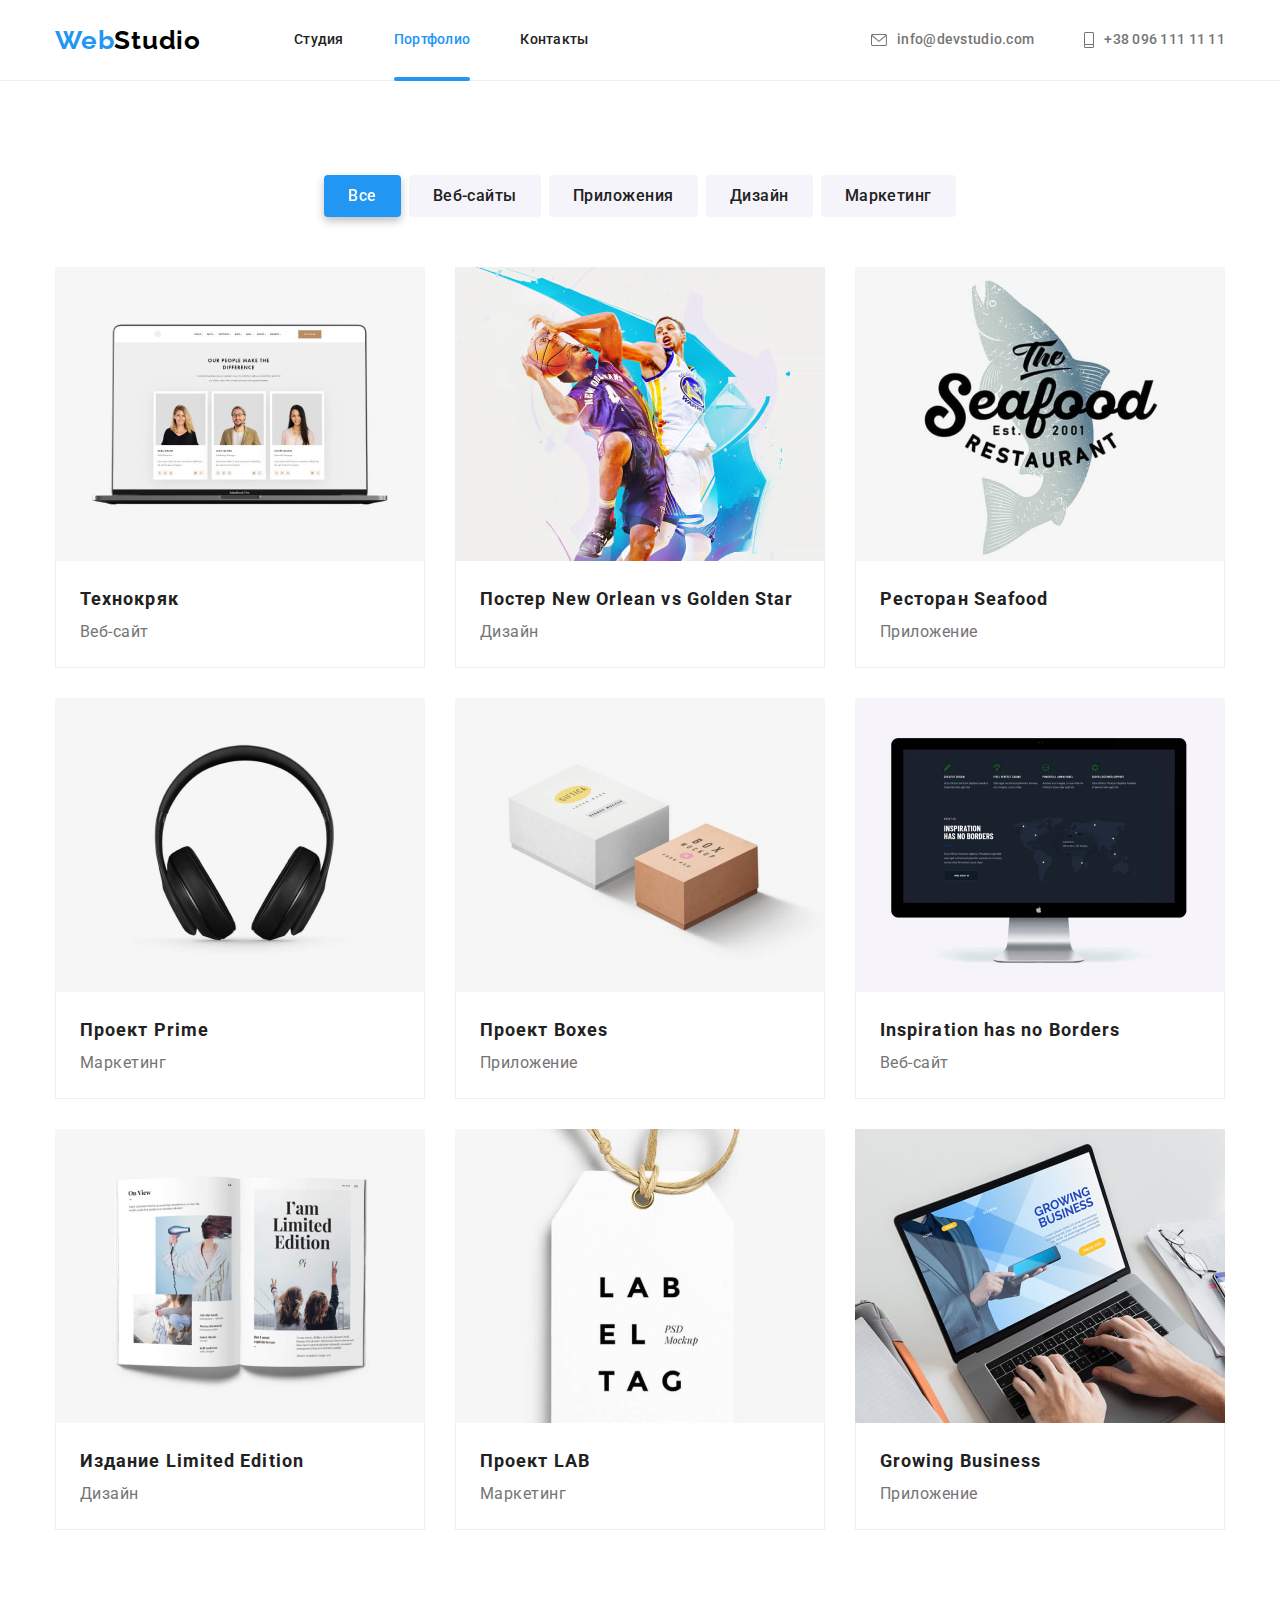
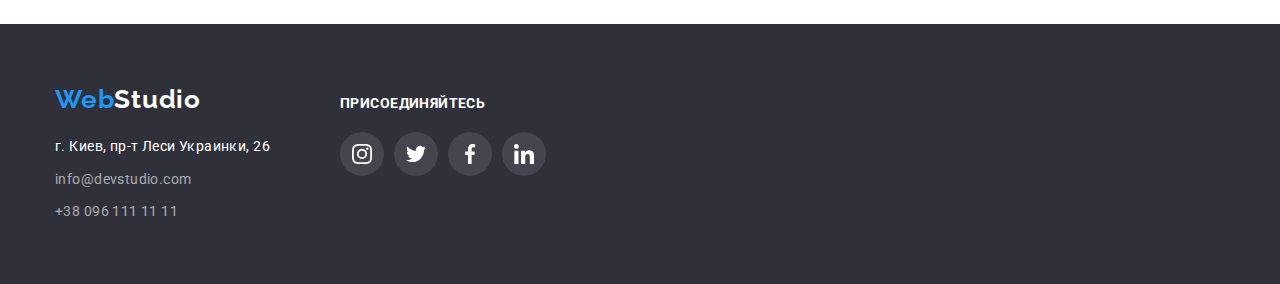
==== portfolio.html @ 6ca830d8 "hw-06 footer-form" ====
<!DOCTYPE html>
<html lang="ru">

<head>
    <meta charset="UTF-8">
    <meta http-equiv="X-UA-Compatible" content="IE=edge">
    <meta name="viewport" content="width=device-width, initial-scale=1.0">
    <title>Web Studio (Version 2.1)</title>
    <link rel="preconnect" href="https://fonts.googleapis.com">
    <link rel="preconnect" href="https://fonts.gstatic.com" crossorigin>
    <link href="https://fonts.googleapis.com/css2?family=Raleway:wght@700&family=Roboto:wght@400;500;700&display=swap"
        rel="stylesheet">
    <link rel="stylesheet" href="node_modules/modern-normalize/modern-normalize.css">
    <link rel="stylesheet" href="./css/styles.css">
</head>

<body class="page">
<header class="header">
    <div class="container header-content">
        <a class="header-logo" href="./index.html" lang="en">Web<span class="header-logo-deco">Studio</span></a>
        <nav class="header-nav">
            <ul class="header-nav-list list">
                <li class="header-nav-item"><a class="header-nav-link" href="./index.html">Студия</a>
                </li>
                <li class="header-nav-item"><a class="header-nav-link active" href="./portfolio.html">Портфолио</a>
                </li>
                <li class="header-nav-item"><a class="header-nav-link" href="">Контакты</a>
                </li>
            </ul>
        </nav>
        <ul class="header-contacts-list list">
            <li class="header-contacts-item"><a class="header-contacts-link" href="mailto:info@devstudio.com"><svg
                        class="contact-icon" width="16" height="12">
                        <use href="./images/symbol-defs.svg#icon-mail"></use>
                    </svg> info@devstudio.com</a>
            </li>
            <li class="header-contacts-item"><a class="header-contacts-link" href="tel:+380961111111"><svg
                        class="contact-icon" width="10" height="16">
                        <use href="./images/symbol-defs.svg#icon-phone"></use>
                    </svg>+38 096 111 11 11</a>
            </li>
        </ul>
    </div>
</header>
    <main>
        <section class="section portfolio">
            <div class="container">
                <h1 class="portfolio-title-hidden">Портфолио</h1>
                <ul class="portfolio-filter list">
                    <li class="portfolio-filter-item"><button class="btn portfolio-filter-btn current" type="button">Все</button></li>
                    <li class="portfolio-filter-item"><button class="btn portfolio-filter-btn" type="button">Веб-сайты</button></li>
                    <li class="portfolio-filter-item"><button class="btn portfolio-filter-btn" type="button">Приложения</button></li>
                    <li class="portfolio-filter-item"><button class="btn portfolio-filter-btn" type="button">Дизайн</button></li>
                    <li class="portfolio-filter-item"><button class="btn portfolio-filter-btn" type="button">Маркетинг</button></li>
                </ul>
                <ul class="portfolio-list list">
                    <li class="portfolio-item portfolio-card-item">
                        <a href="" class="portfolio-card-link">
                            <div class="portfolio-card-thumb">
                                <img class="portfolio-card-img" src="./images/portfolio1.jpg" alt="Веб-сайт Технокряк" width="370" height="294">
                                <p class="portfolio-card-overlay">Технокряк это современная площадка распространения коронавируса. Компании используют эту платформу для цифрового шпионажа и атак на защищённые сервера конкурентов.</p>
                            </div>
                            <div class="portfolio-card-content">
                                <h2 class="card-content-title">Технокряк</h2>
                                <p class="card-content-text">Веб-сайт</p>
                            </div>
                        </a>
                    </li>
                    <li class="portfolio-item portfolio-card-item">
                        <a href="" class="portfolio-card-link">
                            <div class="portfolio-card-thumb">
                                <img class="portfolio-card-img" src="./images/portfolio2.jpg" alt="Постер баскетбол" width="370" height="294">
                                <p class="portfolio-card-overlay">Технокряк это современная площадка распространения коронавируса. Компании используют эту платформу для цифрового шпионажа и атак на защищённые сервера конкурентов.</p>
                            </div>
                            <div class="portfolio-card-content">
                                <h2 class="card-content-title">Постер <span lang="en">New Orlean vs Golden Star</span></h2>
                                <p class="card-content-text">Дизайн</p>
                            </div>
                        </a>
                    </li>
                    <li class="portfolio-item portfolio-card-item">
                        <a href="" class="portfolio-card-link">
                            <div class="portfolio-card-thumb">
                                <img class="portfolio-card-img" src="./images/portfolio3.jpg" alt="Постер ресторана" width="370" height="294">
                                <p class="portfolio-card-overlay">Технокряк это современная площадка распространения коронавируса. Компании используют эту платформу для цифрового шпионажа и атак на защищённые сервера конкурентов.</p>
                            </div>
                            <div class="portfolio-card-content">
                                <h2 class="card-content-title">Ресторан <span lang="en">Seafood</span></h2>
                                <p class="card-content-text">Приложение</p>
                            </div>
                        </a>
                    </li>
                    <li class="portfolio-item portfolio-card-item">
                        <a href="" class="portfolio-card-link">
                            <div class="portfolio-card-thumb">
                                <img class="portfolio-card-img" src="./images/portfolio4.jpg" alt="Наушники" width="370" height="294">
                                <p class="portfolio-card-overlay">Технокряк это современная площадка распространения коронавируса. Компании используют эту платформу для цифрового шпионажа и атак на защищённые сервера конкурентов.</p>
                            </div>
                            <div class="portfolio-card-content">
                                <h2 class="card-content-title">Проект <span lang="en">Prime</span></h2>
                                <p class="card-content-text">Маркетинг</p>
                            </div>
                        </a>
                    </li>
                    <li class="portfolio-item portfolio-card-item">
                        <a href="" class="portfolio-card-link">
                            <div class="portfolio-card-thumb">
                                <img class="portfolio-card-img" src="./images/portfolio5.jpg" alt="Коробки с названиями программ" width="370" height="294">
                                <p class="portfolio-card-overlay">Технокряк это современная площадка распространения коронавируса. Компании используют эту платформу для цифрового шпионажа и атак на защищённые сервера конкурентов.</p>
                            </div>
                            <div class="portfolio-card-content">
                                <h2 class="card-content-title">Проект <span lang="en">Boxes</span></h2>
                                <p class="card-content-text">Приложение</p>
                            </div>
                        </a>
                    </li>
                    <li class="portfolio-item portfolio-card-item">
                        <a href="" class="portfolio-card-link">
                            <div class="portfolio-card-thumb">
                                <img class="portfolio-card-img" src="./images/portfolio6.jpg" alt="Экран компьютера с веб-сайтом" width="370" height="294">
                                <p class="portfolio-card-overlay">Технокряк это современная площадка распространения коронавируса. Компании используют эту платформу для цифрового шпионажа и атак на защищённые сервера конкурентов.</p>
                            </div>
                            <div class="portfolio-card-content">
                                <h2 class="card-content-title"><span lang="en">Inspiration has no Borders</span></h2>
                                <p class="card-content-text">Веб-сайт</p>
                            </div>
                        </a>
                    </li>
                    <li class="portfolio-item portfolio-card-item">
                        <a href="" class="portfolio-card-link">
                            <div class="portfolio-card-thumb">
                                <img class="portfolio-card-img" src="./images/portfolio7.jpg" alt="Книга" width="370" height="294">
                                <p class="portfolio-card-overlay">Технокряк это современная площадка распространения коронавируса. Компании используют эту платформу для цифрового шпионажа и атак на защищённые сервера конкурентов.</p>
                            </div>
                            <div class="portfolio-card-content">
                                <h2 class="card-content-title">Издание <span lang="en">Limited Edition</span></h2>
                                <p class="card-content-text">Дизайн</p>
                            </div>
                        </a>
                    </li>
                    <li class="portfolio-item portfolio-card-item">
                        <a href="" class="portfolio-card-link">
                            <div class="portfolio-card-thumb">
                                <img class="portfolio-card-img" src="./images/portfolio8.jpg" alt="Бейджик с названием проекта" width="370" height="294">
                                <p class="portfolio-card-overlay">Технокряк это современная площадка распространения коронавируса. Компании используют эту платформу для цифрового шпионажа и атак на защищённые сервера конкурентов.</p>
                            </div>
                            <div class="portfolio-card-content">
                                <h2 class="card-content-title">Проект <span lang="en">LAB</span></h2>
                                <p class="card-content-text">Маркетинг</p>
                            </div>
                        </a>
                    </li>
                    <li class="portfolio-item portfolio-card-item">
                        <a href="" class="portfolio-card-link">
                            <div class="portfolio-card-thumb">
                                <img class="portfolio-card-img" src="./images/portfolio9.jpg" alt="Экран компьютера" width="370" height="294">
                                <p class="portfolio-card-overlay">Технокряк это современная площадка распространения коронавируса. Компании используют эту платформу для цифрового шпионажа и атак на защищённые сервера конкурентов.</p>
                            </div>
                            <div class="portfolio-card-content">
                                <h2 class="card-content-title"><span lang="en">Growing Business</span></h2>
                                <p class="card-content-text">Приложение</p>
                            </div>
                        </a>
                    </li>
                </ul>
            </div>
        </section>
    </main>
    <footer class="footer">
        <div class="container footer-content">
            <div class="footer-contacts">
                <a class="footer-logo" href="./index.html" lang="en">Web<span
                        class="footer-logo-deco">Studio</span></a>
                <address class="address">
                    <ul class="footer-contacts-list list">
                        <li class="footer-item-addr"><a class="footer-link-addr" href="https://bit.ly/3FaEu3i"
                                target="_blank">г. Киев,
                                пр-т Леси Украинки, 26</a></li>
                        <li class="footer-contacts-item"><a class="footer-contacts-link"
                                href="mailto:info@devstudio.com">info@devstudio.com</a></li>
                        <li class="footer-contacts-item"><a class="footer-contacts-link" href="tel:+380961111111">+38
                                096 111 11 11</a>
                        </li>
                    </ul>
                </address>
            </div>
            <div class="footer-networks">
                <strong class="footer-networks-title">Присоединяйтесь</strong>
                <ul class="footer-networks-list list">
                    <li class="footer-networks-item"><a class="footer-networks-link" href=""><svg
                                class="footer-networks-icon" width="20" height="20">
                                <use href="./images/symbol-defs.svg#icon-instagram"></use>
                            </svg></a>
                    </li>
    
                    <li class="footer-networks-item"><a class="footer-networks-link" href=""><svg
                                class="footer-networks-icon" width="20" height="20">
                                <use href="./images/symbol-defs.svg#icon-twitter"></use>
                            </svg></a>
                    </li>
    
                    <li class="footer-networks-item"><a class="footer-networks-link" href=""><svg
                                class="footer-networks-icon" width="20" height="20">
                                <use href="./images/symbol-defs.svg#icon-facebook"></use>
                            </svg></a>
                    </li>
    
                    <li class="footer-networks-item"><a class="footer-networks-link" href=""><svg
                                class="footer-networks-icon" width="20" height="20">
                                <use href="./images/symbol-defs.svg#icon-linkedin"></use>
                            </svg></a>
                    </li>
                </ul>
            </div>
        </div>
    </footer>
</body>
</html>
---- css/styles.css ----
:root {
    --primery-text-color:#757575;
    --white-text-color:#ffffff;
    --black-text-color:#000000;
    --title-text-color:#212121;
    --accent-color:#2196f3;
    --primery-bg-color:#ffffff;
    --secondary-bg-color:#f5f4fa;
    --third-bg-color:#2F303A;
    --fourth-bg-color:#eeeeee;
    /* ---декоративная разделительная линия--- */
    --deco-line-color:#ececec;
    /* ----відступи між картками---- */
    --card-set-gap : 30px;
}

html {
    box-sizing: border-box;
}

*,
*::before,
*::after {
    box-sizing: inherit;
}

body {
    margin: 0;
    font-family: "Roboto",sans-serif;
    font-weight: 400;
    font-size: 14px;
    color: var(--primery-text-color);

    background-color: var(--primery-bg-color);
}

h1,h2,h3,h4,h5,h6 {
    margin: 0 ;
    color: var(--title-text-color);
}
p {
    margin: 0;
}
img {
    display: block;
    max-width: 100%;
    height: auto;
}


.container {
    margin: 0 auto;
    padding: 0 15px;

    width: 1200px;
    /* outline: 1px solid tomato; */
}
.section {
    margin: 0;
    padding: 94px 0 94px 0;
}
a {
    text-decoration: none;
}
.list {
    margin: 0;
    padding: 0;
    list-style-type: none;
}



.btn {
    font-family: inherit;
    font-style: normal;
    font-weight: 700;
    font-size: 16px;

    line-height: 1.87;
    letter-spacing: 0.06em;
    color: var(--white-text-color);

    border-radius: 4px;
    border-color: transparent;
    background-color: var(--accent-color);

    cursor:pointer;
}
.hero-btn {
    filter: drop-shadow(0px 4px 4px rgba(0, 0, 0, 0.25));
}

/* -------------Header------------- */

.header {
    margin: 0;
    background-color: var(--primery-bg-color);
    border-bottom: 1px solid var(--deco-line-color);
}

.header-content {
    display: flex;
    align-items: center;
}

 /* -------Logo---- - */
.header-logo {
    padding: 24px 0;
    font-family: "Raleway", sans-serif;
    font-weight: 700;
    font-size: 26px;
    line-height: 1.19;
    letter-spacing: 0.03em;
    color: var(--accent-color);
}
.header-logo-deco {
    color: var(--black-text-color);
}


/* ------Site navigation------- */
.header-nav {
    margin-left: 93px;
}
.header-nav-list {
    display: flex;
}

.header-nav-item:nth-child(n+2) {
    margin-left: 50px;
}
.header-nav-link {
    position: relative;
    display: block;
    padding: 32px 0;

    font-size: 14px;
    font-style: normal;
    font-weight: 500;
    line-height: 1.14;
    letter-spacing: 0.02em;

    color: var(--title-text-color);
    transition: color 250ms cubic-bezier(0.4, 0, 0.2, 1);
}
.header-nav-link:hover,
.header-nav-link:focus {
    color: var(--accent-color);
}
.header-nav-link.active {
    color :var(--accent-color);
}
.header-nav-link.active::after {
    position: absolute;
    bottom: -1px;
    left: 0;
    content: "";

    width: 100%;
    height: 4px;

    border-radius: 2px;
    background-color: var(--accent-color);
}


/* ---------Contacts-------- */

.header-contacts-list {
    display:flex;
    margin-left: auto;
}

.header-contacts-link {
    display: flex;
    align-items: center;
    padding: 32px 0;

    font-size: 14px;
    font-style: normal;
    font-weight: 500;
    line-height: 1.14;
    letter-spacing: 0.02em;
    color: var(--primery-text-color);

    transition: color 250ms cubic-bezier(0.4, 0, 0.2, 1);
}
.header-contacts-link:hover,
.header-contacts-link:focus,
.footer-contacts-link:hover,
.footer-contacts-link:focus,
.footer-link-addr:hover,
.footer-link-addr:focus {
    color: var(--accent-color);
}

.contact-icon {
    margin-right: 10px;
    fill: currentColor;
}

.header-contacts-item + .header-contacts-item {
    margin-left: 50px;
}


/* ---------------Footer--------------- */
.footer {
    padding: 60px 0 60px 0;
    background-color: var(--third-bg-color);
}
.footer-content {
    display: flex;
    align-items: baseline;
}

.footer-logo {
    display: inline-block;
    margin-bottom: 20px;

    font-family: "Raleway",sans-serif;
    font-weight: 700;
    font-size: 26px;

    line-height: 1.19;
    letter-spacing: 0.03em;

    color: var(--accent-color);
}
.footer-logo-deco {
    color: var(--white-text-color);
}

.footer-contacts-list li:not(:last-child) {
    margin-bottom: 9px;
}
.footer-link-addr {
    font-style: normal;
    line-height: 1.71;
    letter-spacing: 0.03em;
    color: var(--white-text-color);

    transition: 250ms cubic-bezier(0.4, 0, 0.2, 1);
}
.footer-contacts-link {
    font-style: normal;
    line-height: 1.71;
    letter-spacing: 0.03em;
    color: rgba(255, 255, 255, 0.6);

    transition: color 250ms cubic-bezier(0.4, 0, 0.2, 1);
}

.footer-networks {
    margin-left: 70px;
}
.footer-networks-title {
    display: inline-block;
    margin-bottom: 20px;

    line-height: 1.14;
    letter-spacing: 0.03em;
    text-transform: uppercase;
    color: var(--white-text-color);
}
.footer-networks-list {
    display: flex;
}
.footer-networks-item + .footer-networks-item {
    margin-left: 10px;
}
.footer-networks-link {
    display: flex;
    align-items: center;
    justify-content: center;

    margin: 0;
    width: 44px;
    height: 44px;

    border-radius: 50%;
    background-color: rgba(255, 255, 255, 0.1);

    transition: background-color 250ms cubic-bezier(0.4, 0, 0.2, 1);
}
.footer-networks-link:hover,
.footer-networks-link:focus {
    background-color: var(--accent-color);
}
.footer-networks-icon {
    fill: var(--white-text-color);
}

/* ---------------Footer form------------------ */
.footer-form-container {
    margin-left: 93px;
}
.footer-form-title {
    display: inline-block;
    margin-bottom: 20px;

    line-height: 1.14x;
    letter-spacing: 0.03em;
    text-transform: uppercase;
    color: var(--white-text-color);
}
.footer-form {
    display: flex;
}
.footer-form-field {
    width: 358px;
    height: 50px;
}
.footer-form-input {
    padding: 15px 16px;;
    width: 100%;
    height: 100%;

    background-color: transparent;

    border: 1px solid rgba(255, 255, 255, 0.3);
    filter: drop-shadow(0px 4px 4px rgba(0, 0, 0, 0.15));
    border-radius: 4px;

    font-size: 16px;
    line-height: 1.25;
    letter-spacing: 0.03em;
    color: var(--white-text-color);
}

.footer-form-btn {
    display: flex;
    align-items: center;
    justify-content: center;

    margin-left: 12px;

    min-width: 200px;
    height: 50px;
}
.footer-form-icon {
    display: block;
    margin-left: 10px;
}

/* -----------------Студия-------------- */

/* -----------Hero----------- */
.hero {
    padding-top: 200px;
    padding-bottom: 200px;
    text-align: center;

    background-color: #C4C4C4;
    margin-left: auto;
    margin-right: auto;
    max-width: 1600px;
    height: auto;

    background-image: linear-gradient(to right, rgba(47, 48, 58, 0.4), rgba(47, 48, 58, 0.4)), url("../images/hero_bg.jpg");
    background-repeat: no-repeat, no-repeat;
    background-size: cover;
    background-position: center;
}

.hero-bg {
    margin-left: auto;
    margin-right: auto;
    max-width: 1600px;
    height: auto;

    background-image: linear-gradient(to right, rgba(47, 48, 58, 0.4), rgba(47, 48, 58, 0.4)), url("../images/hero_bg.jpg");
    background-repeat: no-repeat, no-repeat;
    background-size: cover;
    background-position: center;
}
.hero-title {
    display:block;
    width: 696px;
    margin: 0 auto 30px;

    font-weight: 900;
    font-size: 44px;
    line-height: 1.36;
    letter-spacing: 0.06em;
    color: var(--white-text-color);
    text-transform: uppercase;
}
.hero-btn {
    display:block;
    margin: 0 auto;
    min-width: 200px;
    height: 50px;

    font-family: Roboto;
    font-weight: 700;
    font-size: 16px;
    line-height: 1.87;
    letter-spacing: 0.06em;

    transition: background-color 250ms cubic-bezier(0.4, 0, 0.2, 1);
}

.hero-btn:hover {
    background-color: #188ce8;
}
/* ------------Features---------- */

.features-title {
    visibility:hidden;
    width: 0;
    height: 0;
}

.features-list {
    display: flex;
    flex-wrap: wrap;

    font-size: 0;
}
.features-item {
    flex-basis: calc(100% / 4 - var(--card-set-gap));
    background-color: var(--primery-bg-color);
}
.features-item + .features-item {
    margin-left: var(--card-set-gap);
}

.features-decor {
    display: flex;
    align-items: center;
    justify-content: center;
    margin-bottom: var(--card-set-gap);

    width: 270px;
    height: 120px;

    background-color: var(--secondary-bg-color);
    border-radius: 4px;
}

.features-item-title {
    margin-bottom: 10px;

    font-size: 14px;
    font-weight: 700;
    line-height: 1.14;
    letter-spacing: 0.03em;

    text-transform: uppercase;
}
.features-item-text {
    font-size: 14px;
    line-height: 1.71;
    letter-spacing: 0.03em;
}

/* ----------About------------ */
.about {
    padding-top: 0;
}

.about-title {
    margin-bottom: 50px;
    text-align: center;

    font-weight: 700;
    font-size: 36px;
    line-height: 1.16;
    letter-spacing: 0.03em;
}
.about-list {
    display: flex;
    flex-wrap: wrap;
    margin-left: calc(-1 * var(--card-set-gap));
}
.about-item {
    position: relative;
    flex-basis: calc(100% / 3 - var(--card-set-gap));
    margin-left: var(--card-set-gap);
}
.about-item-text {
    position: absolute;
    left: 0;
    bottom: 0;

    display: flex;
    align-items: center;
    justify-content: center;

    width: 100%;
    height: 23.82%;

    font-weight: 700;
    font-size: 14px;
    line-height: 1.14;
    text-align: center;
    letter-spacing: 0.03em;
    text-transform: uppercase;
    color: #ffffff;

    background: rgba(47, 48, 58, 0.8);
}



/* -----------Our-team------------ */
.team {
    background-color: var(--secondary-bg-color);
}
.team-title {
    margin-bottom: 47px;
    text-align: center;
    font-weight: 700;
    font-size: 36px;
    line-height: 1.16;
    letter-spacing: 0.03em;
}
.team-list {
    display: flex;
    flex-wrap: wrap;
    margin-left: calc(-1 * var(--card-set-gap));
}
.team-item {
    margin-left: var(--card-set-gap);
    flex-basis: calc(100% / 4 - var(--card-set-gap));

    background-color: var(--primery-bg-color);
    box-shadow: 0px 1px 3px rgba(0, 0, 0, 0.12), 0px 1px 1px rgba(0, 0, 0, 0.14), 0px 2px 1px rgba(0, 0, 0, 0.2);
    border-radius: 0px 0px 4px 4px;
}

.team-avatar {
    display: block;
    max-width: 100%;
    height: auto;
}
.team-text {
    padding: var(--card-set-gap) 32px;
    text-align: center;
}
.team-name {
    margin-bottom: 10px;

    font-weight: 500;
    font-size: 16px;
    line-height: 1.18;
    letter-spacing: 0.03em;
}
.team-position {
    margin-bottom: 16px;
    font-size: 16px;
    line-height: 1.18;
    letter-spacing: 0.03em;

    text-align: center;
}
.team-networks-list {
    display: flex;
    align-items: center;
    justify-content: center;
}
.team-networks-item {
    width: 44px;
    height: 44px;
    border-radius: 50%;
}
.team-networks-item + .team-networks-item {
    margin-left: 10px;
}
.team-networks-link {
    display: flex;
    align-items: center;
    justify-content: center;

    width: 44px;
    height: 44px;

    border-radius: 50%;
    color: #afb1b8;

    transition: background-color 250ms cubic-bezier(0.4, 0, 0.2, 1), color 250ms cubic-bezier(0.4, 0, 0.2, 1);
}
.team-networks-link:hover,
.team-networks-link:focus {
    background-color: var(--accent-color);
    color: var(--white-text-color);
}
.networks-icon {
    fill:currentColor;
}

/* --------------Our clients-------------- */

.our-clients-title {
    margin-bottom: 50px;

    font-size: 36px;
    line-height: 1.16;
    text-align: center;
    letter-spacing: 0.03em;
    color: var(--title-text-color);
}
.our-clients-list {
    display: flex;
    align-items: center;
    justify-content: center;
}
.our-clients-item + .our-clients-item {
    margin-left: var(--card-set-gap);
}
.our-clients-link {
    display: flex;
    align-items: center;
    justify-content: center;

    width: 170px;
    height: 92px;

    color: rgba(175, 177, 184, 1);

    border: 1px solid rgba(175, 177, 184, 1);
    border-radius: 4px;

    transition: border-color 250ms cubic-bezier(0.4, 0, 0.2, 1), color 250ms cubic-bezier(0.4, 0, 0.2, 1);
}
.our-clients-icon {
    fill: currentColor;
}
.our-clients-link:hover,
.our-clients-link:focus {
    color: var(--accent-color);
    border-color: var(--accent-color);
}

/* ------------Portfolio----------- */
.portfolio {
    padding-top:94px;
}
.portfolio-title-hidden {
    width: 0;
    height: 0;
    visibility: hidden;
}
.portfolio-filter {
    display: flex;
    justify-content: center;
    margin-bottom: 50px;
}
.portfolio-filter-item + .portfolio-filter-item {
    margin-left: 8px;
}
.portfolio-filter-btn {
    padding: 6px 22px;

    font-style: normal;
    font-weight: 500;
    font-size: 16px;
    line-height: 1.62;
    letter-spacing: 0.03em;

    color: var(--title-text-color);
    background-color: var(--secondary-bg-color);

    transition:background-color 250ms cubic-bezier(0.4, 0, 0.2, 1), color 250ms cubic-bezier(0.4, 0, 0.2, 1), drop-shadow 250ms cubic-bezier(0.4, 0, 0.2, 1);
}
.current,
.portfolio-filter-btn:hover,
.portfolio-filter-btn:focus {
    color: var(--white-text-color);
    background-color: var(--accent-color);
    filter: drop-shadow(0px 4px 4px rgba(0, 0, 0, 0.25));

}

.portfolio-list {
    display: flex;
    flex-wrap: wrap;
    margin: -15px;
}
.portfolio-item {
    margin: 15px;
    flex-basis: calc(100% / 3 - var(--card-set-gap));
}
.portfolio-card-link {
    display: block;
    width: 100%;
    height: 100%;

    transition: box-shadow 250ms cubic-bezier(0.4, 0, 0.2, 1);
}
.portfolio-card-link:hover,
.portfolio-card-link:focus {
    box-shadow: 0px 1px 1px rgba(0, 0, 0, 0.12), 0px 4px 4px rgba(0, 0, 0, 0.06), 1px 4px 6px rgba(0, 0, 0, 0.16);
}
.portfolio-card-link:hover .portfolio-card-overlay,
.portfolio-card-link:focus .portfolio-card-overlay {
transform: translateY(0);
}
 .portfolio-card-item {
    background-color: var(--primery-bg-color);
 }

 .portfolio-card-thumb {
     position: relative;
     overflow: hidden;
 }

.portfolio-card-img {
    display: block;
    max-width: 370px;
    height: auto;
}
.portfolio-card-overlay {
    position: absolute;
    left: 0;
    top: 0;

    width: 100%;
    height: 100%;
    padding: 63px 24px;

    font-size: 18px;
    line-height: 1.56;
    letter-spacing: 0.03em;
    color: var(--white-text-color);

    background: rgba(33, 150, 243, 0.9);

    transform: translateY(101%);
    transition: transform 250ms cubic-bezier(0.4, 0, 0.2, 1);
}
.portfolio-card-content {
    margin: 0;
    padding: 20px 24px;
    border-right: 1px solid var(--fourth-bg-color);
    border-bottom: 1px solid var(--fourth-bg-color);
    border-left: 1px solid var(--fourth-bg-color);
}
.card-content-title {
    font-weight: 700;
    font-size: 18px;
    line-height: 2;
    letter-spacing: 0.06em;
}
.card-content-text {
    font-size: 16px;

    line-height: 1.87;
    letter-spacing: 0.03em;

    color: var(--primery-text-color);
}

/* -------------Modal window------------- */
.backdrop {
    position: fixed;
    top: 0;
    left: 0;
    width: 100%;
    height: 100%;

    background: rgba(0, 0, 0, 0.2);
    opacity: 1;
    transition: opacity 250ms cubic-bezier(0.4, 0, 0.2, 1);
}
.backdrop.is-hidden {
    opacity: 0;
    pointer-events: none;
}
.backdrop.is-hidden .modal {
    transform: translate(-50%,-50%) scale(1.1);
}
.modal {
    position: absolute;
    top: 50%;
    left: 50%;
    transform: translate(-50%,-50%);

    padding: 15px;

    min-width: 528px;
    min-height: 581px;

    background-color: var(--primery-bg-color);

    transform: translate(-50%,-50%) scale(1);
    transition: transform 250ms cubic-bezier(0.4, 0, 0.2, 1);
}
.modal-close-btn {
    position: absolute;
    top: 8px;
    right: 8px;

    display: flex;
    align-items: center;
    justify-content: center;

    width: 30px;
    height: 30px;

    padding: 0;

    border-radius: 50%;
    border: 1px solid  rgba(0, 0, 0, 0.1);
    background-color: var(--primery-bg-color);

    cursor: pointer;
}
.modal-icon {
    width: 18px;
    height: 18px;
}
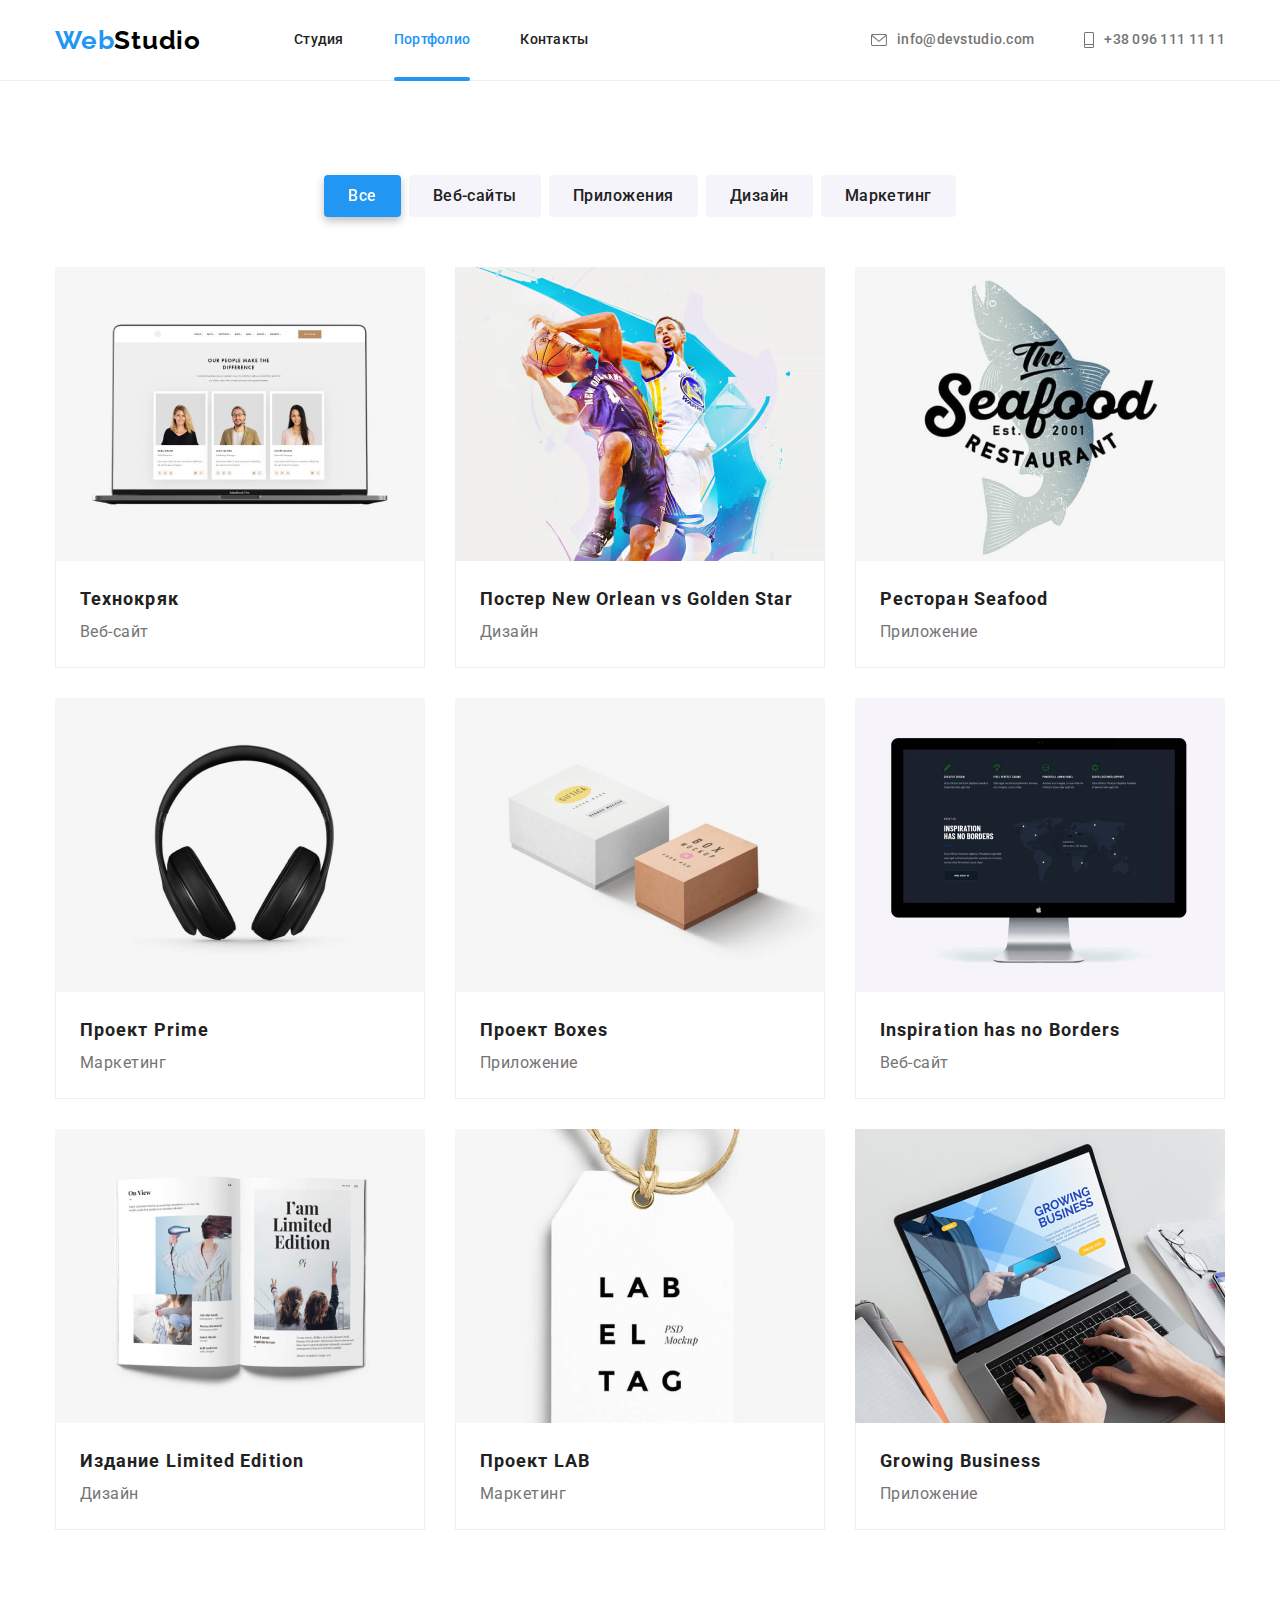
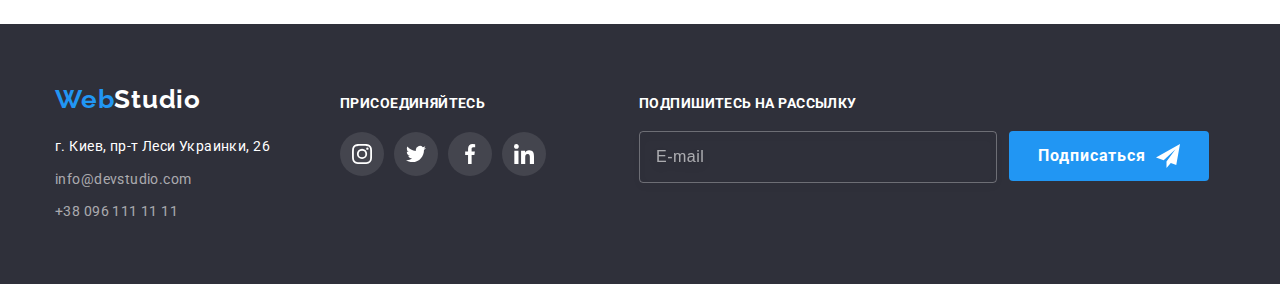
==== commit 92ba2f5d: "hw-06 половина" ====
--- a/portfolio.html
+++ b/portfolio.html
@@ -45,7 +45,7 @@
     <main>
         <section class="section portfolio">
             <div class="container">
-                <h1 class="portfolio-title-hidden">Портфолио</h1>
+                <h1 class="portfolio-title visually-hidden">Портфолио</h1>
                 <ul class="portfolio-filter list">
                     <li class="portfolio-filter-item"><button class="btn portfolio-filter-btn current" type="button">Все</button></li>
                     <li class="portfolio-filter-item"><button class="btn portfolio-filter-btn" type="button">Веб-сайты</button></li>
@@ -212,6 +212,21 @@
                     </li>
                 </ul>
             </div>
+            <div class="footer-form-container">
+                <strong class="footer-form-title">Подпишитесь на рассылку</strong>
+                <form class="footer-form" autocomplete="off" method="post" action=javascript:void(0);>
+                    <div class="footer-form-field">
+                        <input type="email" name="mail" id="mail" placeholder="E-mail" />
+                    </div>
+                    <button class="footer-form-btn btn">
+                        <span class="footer-form-btn-txt">Подписаться</span>
+                        <span><svg class="footer-form-icon" width="24" height="24">
+                                <use href="./images/symbol-defs.svg#icon-send"></use>
+                            </svg>
+                        </span>
+                    </button>
+                </form>
+            </div>
         </div>
     </footer>
 </body>
--- a/css/styles.css
+++ b/css/styles.css
@@ -59,13 +59,26 @@
     margin: 0;
     padding: 94px 0 94px 0;
 }
-a {
+a:not(.modal-check-contract){
     text-decoration: none;
 }
 .list {
     margin: 0;
     padding: 0;
     list-style-type: none;
+}
+
+.visually-hidden {
+  position: absolute;
+  white-space: nowrap;
+  width: 1px;
+  height: 1px;
+  overflow: hidden;
+  border: 0;
+  padding: 0;
+  clip: rect(0 0 0 0);
+  clip-path: inset(50%);
+  margin: -1px;
 }
 
 
@@ -309,12 +322,10 @@
 }
 .footer-form-field {
     width: 358px;
-    height: 50px;
-}
-.footer-form-input {
+}
+.footer-form-field input {
     padding: 15px 16px;;
     width: 100%;
-    height: 100%;
 
     background-color: transparent;
 
@@ -326,6 +337,13 @@
     line-height: 1.25;
     letter-spacing: 0.03em;
     color: var(--white-text-color);
+}
+.footer-form-field input::placeholder {
+    font-size: 16px;
+    line-height: 1.25;
+    letter-spacing: 0.03em;
+
+    color: rgba(255, 255, 255, 0.6);
 }
 
 .footer-form-btn {
@@ -406,11 +424,6 @@
 }
 /* ------------Features---------- */
 
-.features-title {
-    visibility:hidden;
-    width: 0;
-    height: 0;
-}
 
 .features-list {
     display: flex;
@@ -637,11 +650,7 @@
 .portfolio {
     padding-top:94px;
 }
-.portfolio-title-hidden {
-    width: 0;
-    height: 0;
-    visibility: hidden;
-}
+
 .portfolio-filter {
     display: flex;
     justify-content: center;
@@ -764,10 +773,10 @@
     opacity: 1;
     transition: opacity 250ms cubic-bezier(0.4, 0, 0.2, 1);
 }
-.backdrop.is-hidden {
+/* .backdrop.is-hidden {
     opacity: 0;
     pointer-events: none;
-}
+} */
 .backdrop.is-hidden .modal {
     transform: translate(-50%,-50%) scale(1.1);
 }
@@ -777,7 +786,7 @@
     left: 50%;
     transform: translate(-50%,-50%);
 
-    padding: 15px;
+    padding: 40px;
 
     min-width: 528px;
     min-height: 581px;
@@ -788,14 +797,14 @@
     transition: transform 250ms cubic-bezier(0.4, 0, 0.2, 1);
 }
 .modal-close-btn {
+    display: flex;
+    align-items: center;
+    justify-content: center;
+
     position: absolute;
     top: 8px;
     right: 8px;
 
-    display: flex;
-    align-items: center;
-    justify-content: center;
-
     width: 30px;
     height: 30px;
 
@@ -812,5 +821,77 @@
     height: 18px;
 }
 
-
-
+.modal-form-container {
+    width: 448px;
+}
+
+.modal-form-title {
+    font-weight: 700;
+    font-size: 20px;
+    line-height: 1.15;
+    letter-spacing: 0.03em;
+
+    color: var(--title-text-color);
+}
+
+.modal-form-field {
+    position: relative;
+    display: flex;
+    flex-direction: column;
+}
+
+.modal-form-label {
+    width: 100%;
+    margin-bottom: 4px;
+}
+.modal-form-input {
+    position: relative;
+    padding: 11px 12px;
+    padding-left: 42px;
+}
+.modal-form-icon {
+    position: absolute;
+    left: 12px;
+    top: 50%;
+    transform: translateY(-50%);
+}
+
+.modal-form-textarea {
+    resize: none;
+    width: 100%;
+    height: 120px;
+    margin-bottom: 21px;
+}
+
+.modal-form-checkbox {
+    position: relative;
+    width: 100%;
+    height: auto;
+
+    margin-bottom: 30px;
+}
+
+.modal-checkbox-label {
+    display: flex;
+    align-items: center;
+}
+.modal-form-checkbox .modal-check-icon {
+    position: absolute;
+    left: 12px;
+
+    border: 2px solid var(--title-text-color);
+}
+.modal-checkbox-text {
+    margin-left: 36px;
+}
+.modal-checkbox-label:checked {
+
+}
+.modal-checkbox-contract {
+    display: block;
+    margin-left: 7px;
+}
+
+
+
+
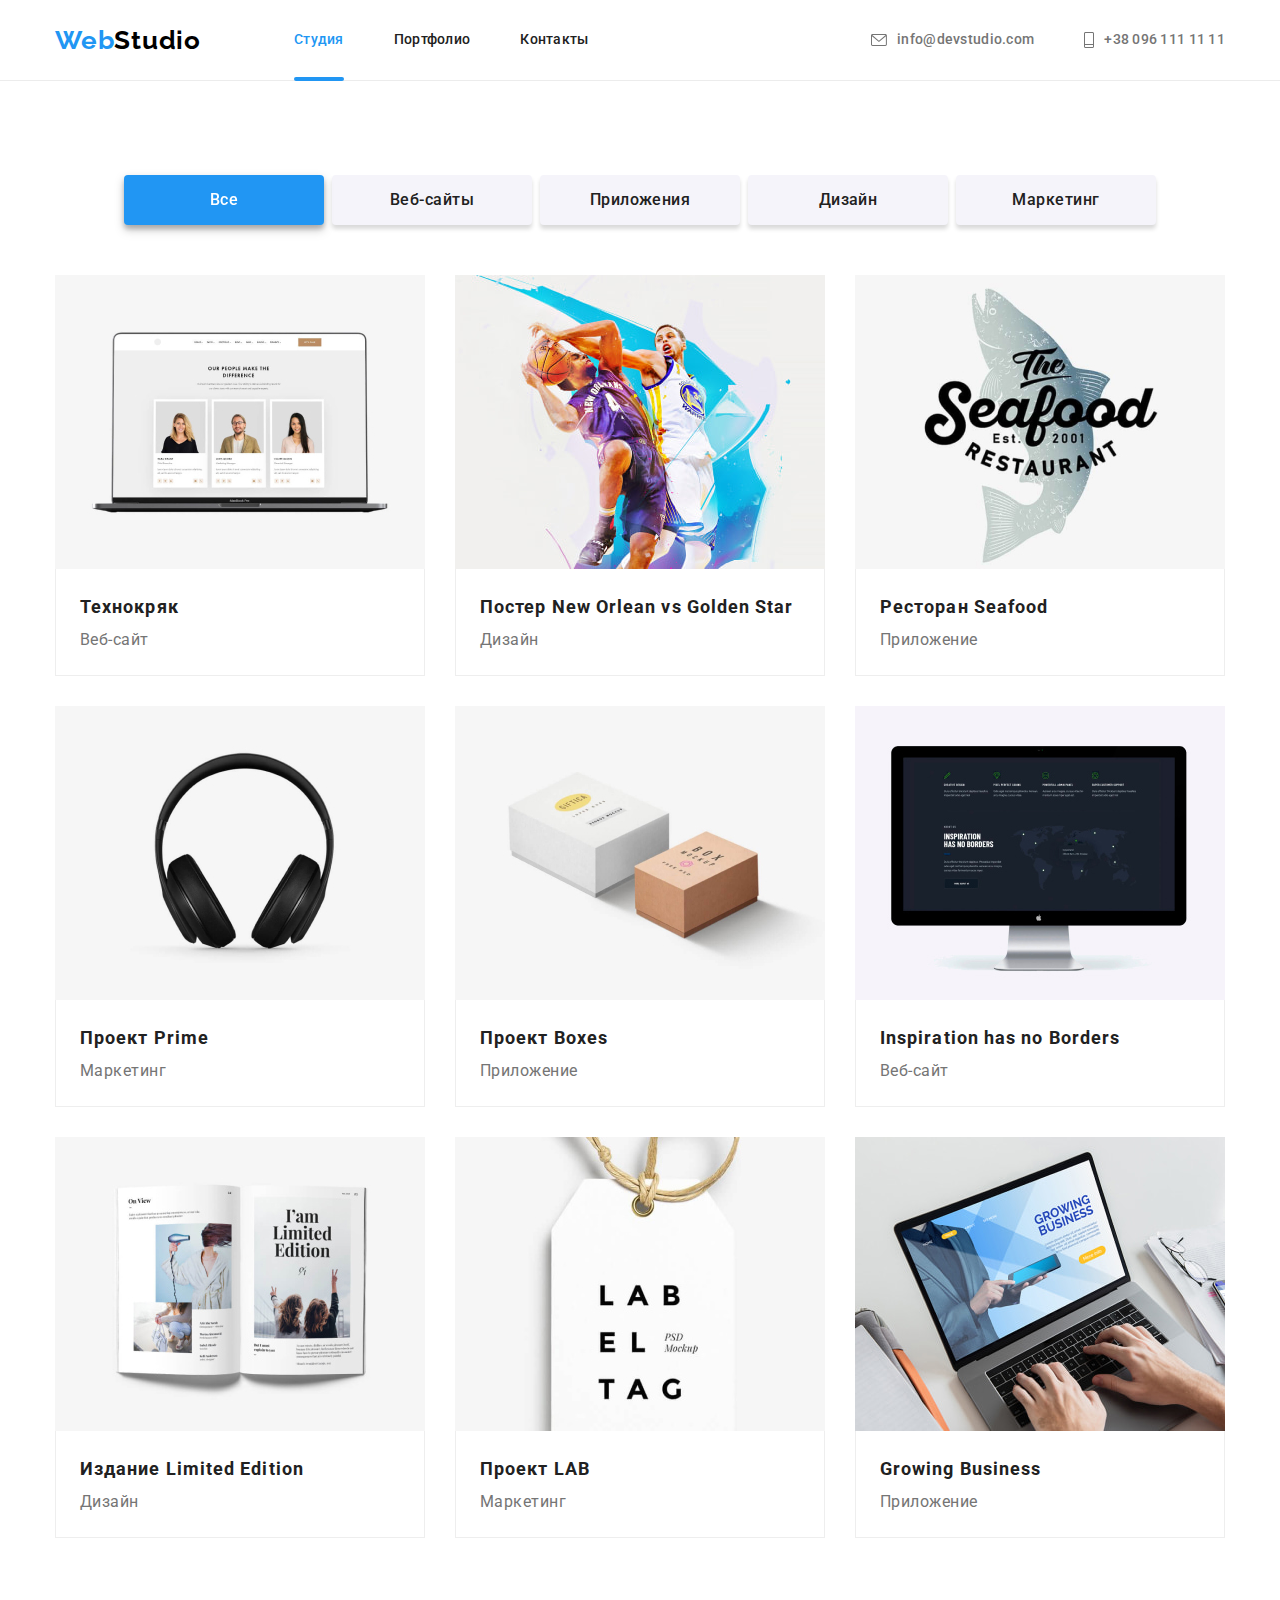
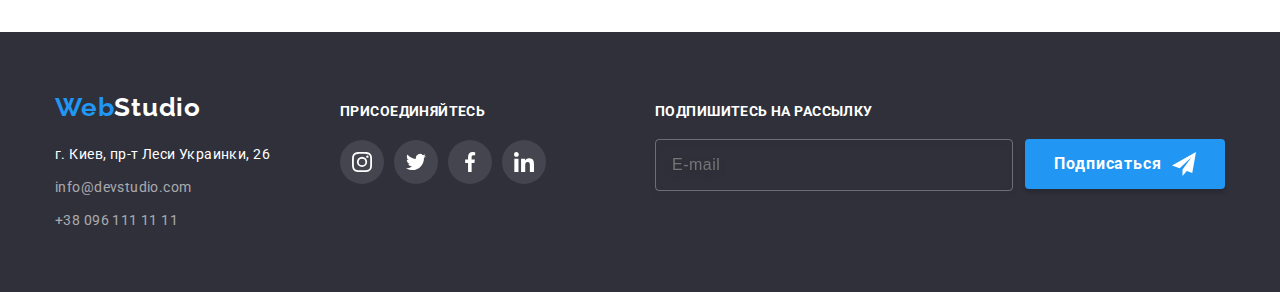
==== commit 4426bc56: "hw-06 bem" ====
--- a/portfolio.html
+++ b/portfolio.html
@@ -15,33 +15,33 @@
 </head>
 
 <body class="page">
-<header class="header">
-    <div class="container header-content">
-        <a class="header-logo" href="./index.html" lang="en">Web<span class="header-logo-deco">Studio</span></a>
-        <nav class="header-nav">
-            <ul class="header-nav-list list">
-                <li class="header-nav-item"><a class="header-nav-link" href="./index.html">Студия</a>
+    <header class="header">
+        <div class="container header__container">
+            <a class="logo" href="./index.html" lang="en">Web<span class="logo--deco">Studio</span></a>
+            <nav class="navigation">
+                <ul class="nav__list list">
+                    <li class="nav__item"><a class="nav__link link active" href="./index.html">Студия</a>
+                    </li>
+                    <li class="nav__item"><a class="nav__link  link" href="./portfolio.html">Портфолио</a>
+                    </li>
+                    <li class="nav__item"><a class="nav__link  link" href="">Контакты</a>
+                    </li>
+                </ul>
+            </nav>
+            <ul class="contacts__list list">
+                <li class="contacts__item"><a class="contacts__link " href="mailto:info@devstudio.com"><svg
+                            class="contacts__icon" width="16" height="12">
+                            <use href="./images/symbol-defs.svg#icon-mail"></use>
+                        </svg> info@devstudio.com</a>
                 </li>
-                <li class="header-nav-item"><a class="header-nav-link active" href="./portfolio.html">Портфолио</a>
-                </li>
-                <li class="header-nav-item"><a class="header-nav-link" href="">Контакты</a>
+                <li class="contacts__item"><a class="contacts__link " href="tel:+380961111111"><svg class="contacts__icon"
+                            width="10" height="16">
+                            <use href="./images/symbol-defs.svg#icon-phone"></use>
+                        </svg>+38 096 111 11 11</a>
                 </li>
             </ul>
-        </nav>
-        <ul class="header-contacts-list list">
-            <li class="header-contacts-item"><a class="header-contacts-link" href="mailto:info@devstudio.com"><svg
-                        class="contact-icon" width="16" height="12">
-                        <use href="./images/symbol-defs.svg#icon-mail"></use>
-                    </svg> info@devstudio.com</a>
-            </li>
-            <li class="header-contacts-item"><a class="header-contacts-link" href="tel:+380961111111"><svg
-                        class="contact-icon" width="10" height="16">
-                        <use href="./images/symbol-defs.svg#icon-phone"></use>
-                    </svg>+38 096 111 11 11</a>
-            </li>
-        </ul>
-    </div>
-</header>
+        </div>
+    </header>
     <main>
         <section class="section portfolio">
             <div class="container">
@@ -167,63 +167,73 @@
         </section>
     </main>
     <footer class="footer">
-        <div class="container footer-content">
-            <div class="footer-contacts">
-                <a class="footer-logo" href="./index.html" lang="en">Web<span
-                        class="footer-logo-deco">Studio</span></a>
+        <div class="container footer__content">
+            <div class="footer__contacts">
+                <a class="logo footer-logo link" href="./index.html" lang="en">Web<span
+                        class="footer-logo--deco">Studio</span></a>
                 <address class="address">
-                    <ul class="footer-contacts-list list">
-                        <li class="footer-item-addr"><a class="footer-link-addr" href="https://bit.ly/3FaEu3i"
+                    <ul class="address__list list">
+                        <li class="footer__item"><a class="address__link--addr link" href="https://bit.ly/3FaEu3i"
                                 target="_blank">г. Киев,
                                 пр-т Леси Украинки, 26</a></li>
-                        <li class="footer-contacts-item"><a class="footer-contacts-link"
+                        <li class="address__item"><a class="address__link link"
                                 href="mailto:info@devstudio.com">info@devstudio.com</a></li>
-                        <li class="footer-contacts-item"><a class="footer-contacts-link" href="tel:+380961111111">+38
-                                096 111 11 11</a>
+                        <li class="address__item"><a class="address__link link" href="tel:+380961111111">+38 096 111 11
+                                11</a>
                         </li>
                     </ul>
                 </address>
             </div>
             <div class="footer-networks">
-                <strong class="footer-networks-title">Присоединяйтесь</strong>
-                <ul class="footer-networks-list list">
-                    <li class="footer-networks-item"><a class="footer-networks-link" href=""><svg
-                                class="footer-networks-icon" width="20" height="20">
-                                <use href="./images/symbol-defs.svg#icon-instagram"></use>
-                            </svg></a>
+                <strong class="footer-networks__title">Присоединяйтесь</strong>
+                <ul class="networcs__list list">
+                    <li class="networcs__item">
+                        <a class="networcs__link" href="">
+                            <svg class="footer-networks__icon" width="20" height="20">
+                                <use href="./images/symbol-defs.svg#icon-instagram">
+                                </use>
+                            </svg>
+                        </a>
                     </li>
     
-                    <li class="footer-networks-item"><a class="footer-networks-link" href=""><svg
-                                class="footer-networks-icon" width="20" height="20">
-                                <use href="./images/symbol-defs.svg#icon-twitter"></use>
-                            </svg></a>
+                    <li class="networcs__item">
+                        <a class="networcs__link" href="">
+                            <svg class="footer-networks__icon" width="20" height="20">
+                                <use href="./images/symbol-defs.svg#icon-twitter">
+                                </use>
+                            </svg>
+                        </a>
                     </li>
     
-                    <li class="footer-networks-item"><a class="footer-networks-link" href=""><svg
-                                class="footer-networks-icon" width="20" height="20">
-                                <use href="./images/symbol-defs.svg#icon-facebook"></use>
-                            </svg></a>
+                    <li class="networcs__item">
+                        <a class="networcs__link" href="">
+                            <svg class="footer-networks__icon" width="20" height="20">
+                                <use href="./images/symbol-defs.svg#icon-facebook">
+                                </use>
+                            </svg>
+                        </a>
                     </li>
     
-                    <li class="footer-networks-item"><a class="footer-networks-link" href=""><svg
-                                class="footer-networks-icon" width="20" height="20">
-                                <use href="./images/symbol-defs.svg#icon-linkedin"></use>
-                            </svg></a>
-                    </li>
-                </ul>
-            </div>
-            <div class="footer-form-container">
-                <strong class="footer-form-title">Подпишитесь на рассылку</strong>
+                    <li class="networcs__item">
+                        <a class="networcs__link" href="">
+                            <svg class="footer-networks__icon" width="20" height="20">
+                                <use href="./images/symbol-defs.svg#icon-linkedin">
+                                </use>
+                            </svg>
+                        </a>
+                    </li>
+                </ul>
+            </div>
+            <div class="footer-form__container">
+                <strong class="footer-form__title">Подпишитесь на рассылку</strong>
                 <form class="footer-form" autocomplete="off" method="post" action=javascript:void(0);>
-                    <div class="footer-form-field">
-                        <input type="email" name="mail" id="mail" placeholder="E-mail" />
-                    </div>
-                    <button class="footer-form-btn btn">
-                        <span class="footer-form-btn-txt">Подписаться</span>
-                        <span><svg class="footer-form-icon" width="24" height="24">
-                                <use href="./images/symbol-defs.svg#icon-send"></use>
-                            </svg>
-                        </span>
+                    <input class="footer-form__input" type="email" name="mail" id="mail" placeholder="E-mail" />
+                    <button class="btn btn-submit footer-button" type="submit">
+                        Подписаться
+                        <svg class="footer-button__icon" width="24" height="24">
+                            <use href="./images/symbol-defs.svg#icon-send">
+                            </use>
+                        </svg>
                     </button>
                 </form>
             </div>
--- a/css/styles.css
+++ b/css/styles.css
@@ -53,13 +53,12 @@
     padding: 0 15px;
 
     width: 1200px;
-    /* outline: 1px solid tomato; */
 }
 .section {
     margin: 0;
     padding: 94px 0 94px 0;
 }
-a:not(.modal-check-contract){
+a:not(.modal-checkbox-contract){
     text-decoration: none;
 }
 .list {
@@ -84,6 +83,16 @@
 
 
 .btn {
+    display: flex;
+    align-items: center;
+    justify-content: center;
+
+    margin-left: auto;
+    margin-right: auto;
+
+    min-width: 200px;
+    height: 50px;
+
     font-family: inherit;
     font-style: normal;
     font-weight: 700;
@@ -96,11 +105,26 @@
     border-radius: 4px;
     border-color: transparent;
     background-color: var(--accent-color);
+    box-shadow: 0px 4px 4px rgba(0, 0, 0, 0.15);
 
     cursor:pointer;
-}
+
+    transition: background-color 250ms cubic-bezier(0.4, 0, 0.2, 1);
+}
+.btn:hover,
+.btn:focus {
+    background-color: #188ce8;
+}
+
 .hero-btn {
     filter: drop-shadow(0px 4px 4px rgba(0, 0, 0, 0.25));
+}
+.footer-button {
+    margin-left: 12px;
+}
+.footer-button__icon {
+    display: block;
+    margin-left: 10px;
 }
 
 /* -------------Header------------- */
@@ -111,14 +135,16 @@
     border-bottom: 1px solid var(--deco-line-color);
 }
 
-.header-content {
+.header__container {
     display: flex;
     align-items: center;
 }
 
  /* -------Logo---- - */
-.header-logo {
+.logo {
+    display: inline-block;
     padding: 24px 0;
+
     font-family: "Raleway", sans-serif;
     font-weight: 700;
     font-size: 26px;
@@ -126,23 +152,31 @@
     letter-spacing: 0.03em;
     color: var(--accent-color);
 }
-.header-logo-deco {
+.logo--deco {
     color: var(--black-text-color);
 }
 
+.footer-logo {
+    display: inline-block;
+    padding: 0;
+    margin-bottom: 20px;
+}
+.footer-logo--deco {
+    color: var(--white-text-color);
+}
 
 /* ------Site navigation------- */
-.header-nav {
+.navigation {
     margin-left: 93px;
 }
-.header-nav-list {
-    display: flex;
-}
-
-.header-nav-item:nth-child(n+2) {
+.nav__list {
+    display: flex;
+}
+
+.nav__item:nth-child(n+2) {
     margin-left: 50px;
 }
-.header-nav-link {
+.nav__link {
     position: relative;
     display: block;
     padding: 32px 0;
@@ -156,14 +190,14 @@
     color: var(--title-text-color);
     transition: color 250ms cubic-bezier(0.4, 0, 0.2, 1);
 }
-.header-nav-link:hover,
-.header-nav-link:focus {
+.nav__link:hover,
+.nav__link:focus {
     color: var(--accent-color);
 }
-.header-nav-link.active {
+.active {
     color :var(--accent-color);
 }
-.header-nav-link.active::after {
+.nav__link.active::after {
     position: absolute;
     bottom: -1px;
     left: 0;
@@ -179,12 +213,12 @@
 
 /* ---------Contacts-------- */
 
-.header-contacts-list {
+.contacts__list {
     display:flex;
     margin-left: auto;
 }
 
-.header-contacts-link {
+.contacts__link {
     display: flex;
     align-items: center;
     padding: 32px 0;
@@ -198,21 +232,21 @@
 
     transition: color 250ms cubic-bezier(0.4, 0, 0.2, 1);
 }
-.header-contacts-link:hover,
-.header-contacts-link:focus,
-.footer-contacts-link:hover,
-.footer-contacts-link:focus,
-.footer-link-addr:hover,
-.footer-link-addr:focus {
+.contacts__link:hover,
+.contacts__link:focus,
+.address__link:hover,
+.address__link:focus,
+.address__link--addr:hover,
+.address__link--addr:focus {
     color: var(--accent-color);
 }
 
-.contact-icon {
+.contacts__icon {
     margin-right: 10px;
     fill: currentColor;
 }
 
-.header-contacts-item + .header-contacts-item {
+.contacts__item + .contacts__item {
     margin-left: 50px;
 }
 
@@ -222,67 +256,86 @@
     padding: 60px 0 60px 0;
     background-color: var(--third-bg-color);
 }
-.footer-content {
+.footer__content {
     display: flex;
     align-items: baseline;
 }
 
-.footer-logo {
+.address__list li:not(:last-child) {
+    margin-bottom: 9px;
+}
+.address__link--addr {
+    font-style: normal;
+    line-height: 1.71;
+    letter-spacing: 0.03em;
+    color: var(--white-text-color);
+
+    transition: 250ms cubic-bezier(0.4, 0, 0.2, 1);
+}
+.address__link {
+    font-style: normal;
+    line-height: 1.71;
+    letter-spacing: 0.03em;
+    color: rgba(255, 255, 255, 0.6);
+
+    transition: color 250ms cubic-bezier(0.4, 0, 0.2, 1);
+}
+
+
+/* ---------------Footer form------------------ */
+.footer-form__container {
+    margin-left: auto;
+}
+
+.footer-form {
+    display: flex;
+}
+.footer-form__title {
     display: inline-block;
     margin-bottom: 20px;
 
-    font-family: "Raleway",sans-serif;
-    font-weight: 700;
-    font-size: 26px;
-
-    line-height: 1.19;
-    letter-spacing: 0.03em;
-
-    color: var(--accent-color);
-}
-.footer-logo-deco {
-    color: var(--white-text-color);
-}
-
-.footer-contacts-list li:not(:last-child) {
-    margin-bottom: 9px;
-}
-.footer-link-addr {
-    font-style: normal;
-    line-height: 1.71;
-    letter-spacing: 0.03em;
-    color: var(--white-text-color);
-
-    transition: 250ms cubic-bezier(0.4, 0, 0.2, 1);
-}
-.footer-contacts-link {
-    font-style: normal;
-    line-height: 1.71;
-    letter-spacing: 0.03em;
+    line-height: 1.14x;
+    letter-spacing: 0.03em;
+    text-transform: uppercase;
+    color: var(--white-text-color);
+}
+.footer-form__input {
+    width: 358px;
+    padding: 15px 16px;;
+
+    background-color: transparent;
+
+    border: 1px solid rgba(255, 255, 255, 0.3);
+    filter: drop-shadow(0px 4px 4px rgba(0, 0, 0, 0.15));
+    border-radius: 4px;
+
+    font-size: 16px;
+    line-height: 1.25;
+    letter-spacing: 0.03em;
+    color: var(--white-text-color);
+}
+.footer-form__field input::placeholder {
+    font-size: 16px;
+    line-height: 1.25;
+    letter-spacing: 0.03em;
+
     color: rgba(255, 255, 255, 0.6);
-
-    transition: color 250ms cubic-bezier(0.4, 0, 0.2, 1);
-}
-
-.footer-networks {
-    margin-left: 70px;
-}
-.footer-networks-title {
-    display: inline-block;
-    margin-bottom: 20px;
-
-    line-height: 1.14;
-    letter-spacing: 0.03em;
-    text-transform: uppercase;
-    color: var(--white-text-color);
-}
-.footer-networks-list {
-    display: flex;
-}
-.footer-networks-item + .footer-networks-item {
+}
+
+
+/* ---------------networcs__list------------------ */
+
+.networcs__list {
+    display: flex;
+    align-items: center;
+    justify-content: center;
+}
+
+.networcs__item + .networcs__item {
     margin-left: 10px;
 }
-.footer-networks-link {
+
+.networcs__link {
     display: flex;
     align-items: center;
     justify-content: center;
@@ -293,73 +346,43 @@
 
     border-radius: 50%;
     background-color: rgba(255, 255, 255, 0.1);
-
-    transition: background-color 250ms cubic-bezier(0.4, 0, 0.2, 1);
-}
-.footer-networks-link:hover,
-.footer-networks-link:focus {
+    color: var(--white-text-color);
+
+    transition: background-color 250ms cubic-bezier(0.4, 0, 0.2, 1), color 250ms cubic-bezier(0.4, 0, 0.2, 1);
+}
+.networcs__link:hover,
+.networcs__link:focus {
     background-color: var(--accent-color);
 }
-.footer-networks-icon {
-    fill: var(--white-text-color);
-}
-
-/* ---------------Footer form------------------ */
-.footer-form-container {
-    margin-left: 93px;
-}
-.footer-form-title {
+
+.team-networcs__link {
+       color: #afb1b8;
+}
+.team-networcs__icon {
+    fill: currentColor;
+}
+
+.team-networcs__link:hover,
+.team-networcs__link:focus {
+    color: var(--white-text-color);
+}
+
+.footer-networks {
+    margin-left: 70px;
+}
+.footer-networks__title {
     display: inline-block;
     margin-bottom: 20px;
 
-    line-height: 1.14x;
+    line-height: 1.14;
     letter-spacing: 0.03em;
     text-transform: uppercase;
     color: var(--white-text-color);
 }
-.footer-form {
-    display: flex;
-}
-.footer-form-field {
-    width: 358px;
-}
-.footer-form-field input {
-    padding: 15px 16px;;
-    width: 100%;
-
-    background-color: transparent;
-
-    border: 1px solid rgba(255, 255, 255, 0.3);
-    filter: drop-shadow(0px 4px 4px rgba(0, 0, 0, 0.15));
-    border-radius: 4px;
-
-    font-size: 16px;
-    line-height: 1.25;
-    letter-spacing: 0.03em;
-    color: var(--white-text-color);
-}
-.footer-form-field input::placeholder {
-    font-size: 16px;
-    line-height: 1.25;
-    letter-spacing: 0.03em;
-
-    color: rgba(255, 255, 255, 0.6);
-}
-
-.footer-form-btn {
-    display: flex;
-    align-items: center;
-    justify-content: center;
-
-    margin-left: 12px;
-
-    min-width: 200px;
-    height: 50px;
-}
-.footer-form-icon {
-    display: block;
-    margin-left: 10px;
-}
+.footer-networks__icon {
+    fill: currentColor;
+}
+
 
 /* -----------------Студия-------------- */
 
@@ -381,7 +404,7 @@
     background-position: center;
 }
 
-.hero-bg {
+.hero__bg {
     margin-left: auto;
     margin-right: auto;
     max-width: 1600px;
@@ -392,7 +415,7 @@
     background-size: cover;
     background-position: center;
 }
-.hero-title {
+.hero__title {
     display:block;
     width: 696px;
     margin: 0 auto 30px;
@@ -404,42 +427,25 @@
     color: var(--white-text-color);
     text-transform: uppercase;
 }
-.hero-btn {
-    display:block;
-    margin: 0 auto;
-    min-width: 200px;
-    height: 50px;
-
-    font-family: Roboto;
-    font-weight: 700;
-    font-size: 16px;
-    line-height: 1.87;
-    letter-spacing: 0.06em;
-
-    transition: background-color 250ms cubic-bezier(0.4, 0, 0.2, 1);
-}
-
-.hero-btn:hover {
-    background-color: #188ce8;
-}
+
+
 /* ------------Features---------- */
 
-
-.features-list {
+.features__list {
     display: flex;
     flex-wrap: wrap;
 
     font-size: 0;
 }
-.features-item {
+.features__item {
     flex-basis: calc(100% / 4 - var(--card-set-gap));
     background-color: var(--primery-bg-color);
 }
-.features-item + .features-item {
+.features__item + .features__item {
     margin-left: var(--card-set-gap);
 }
 
-.features-decor {
+.features__decor {
     display: flex;
     align-items: center;
     justify-content: center;
@@ -452,7 +458,7 @@
     border-radius: 4px;
 }
 
-.features-item-title {
+.features__title {
     margin-bottom: 10px;
 
     font-size: 14px;
@@ -462,7 +468,7 @@
 
     text-transform: uppercase;
 }
-.features-item-text {
+.features__text {
     font-size: 14px;
     line-height: 1.71;
     letter-spacing: 0.03em;
@@ -473,7 +479,7 @@
     padding-top: 0;
 }
 
-.about-title {
+.about__title {
     margin-bottom: 50px;
     text-align: center;
 
@@ -482,17 +488,17 @@
     line-height: 1.16;
     letter-spacing: 0.03em;
 }
-.about-list {
+.about__list {
     display: flex;
     flex-wrap: wrap;
     margin-left: calc(-1 * var(--card-set-gap));
 }
-.about-item {
+.about__item {
     position: relative;
     flex-basis: calc(100% / 3 - var(--card-set-gap));
     margin-left: var(--card-set-gap);
 }
-.about-item-text {
+.about__text {
     position: absolute;
     left: 0;
     bottom: 0;
@@ -517,11 +523,11 @@
 
 
 
-/* -----------Our-team------------ */
+/* -----------team------------ */
 .team {
     background-color: var(--secondary-bg-color);
 }
-.team-title {
+.team__title {
     margin-bottom: 47px;
     text-align: center;
     font-weight: 700;
@@ -529,12 +535,12 @@
     line-height: 1.16;
     letter-spacing: 0.03em;
 }
-.team-list {
+.team__list {
     display: flex;
     flex-wrap: wrap;
     margin-left: calc(-1 * var(--card-set-gap));
 }
-.team-item {
+.team__item {
     margin-left: var(--card-set-gap);
     flex-basis: calc(100% / 4 - var(--card-set-gap));
 
@@ -543,16 +549,16 @@
     border-radius: 0px 0px 4px 4px;
 }
 
-.team-avatar {
+.team__avatar {
     display: block;
     max-width: 100%;
     height: auto;
 }
-.team-text {
+.team__text {
     padding: var(--card-set-gap) 32px;
     text-align: center;
 }
-.team-name {
+.name {
     margin-bottom: 10px;
 
     font-weight: 500;
@@ -560,7 +566,7 @@
     line-height: 1.18;
     letter-spacing: 0.03em;
 }
-.team-position {
+.position {
     margin-bottom: 16px;
     font-size: 16px;
     line-height: 1.18;
@@ -568,44 +574,11 @@
 
     text-align: center;
 }
-.team-networks-list {
-    display: flex;
-    align-items: center;
-    justify-content: center;
-}
-.team-networks-item {
-    width: 44px;
-    height: 44px;
-    border-radius: 50%;
-}
-.team-networks-item + .team-networks-item {
-    margin-left: 10px;
-}
-.team-networks-link {
-    display: flex;
-    align-items: center;
-    justify-content: center;
-
-    width: 44px;
-    height: 44px;
-
-    border-radius: 50%;
-    color: #afb1b8;
-
-    transition: background-color 250ms cubic-bezier(0.4, 0, 0.2, 1), color 250ms cubic-bezier(0.4, 0, 0.2, 1);
-}
-.team-networks-link:hover,
-.team-networks-link:focus {
-    background-color: var(--accent-color);
-    color: var(--white-text-color);
-}
-.networks-icon {
-    fill:currentColor;
-}
+
 
 /* --------------Our clients-------------- */
 
-.our-clients-title {
+.clients__title {
     margin-bottom: 50px;
 
     font-size: 36px;
@@ -614,15 +587,15 @@
     letter-spacing: 0.03em;
     color: var(--title-text-color);
 }
-.our-clients-list {
+.clients__list {
     display: flex;
     align-items: center;
     justify-content: center;
 }
-.our-clients-item + .our-clients-item {
+.clients__item + .clients__item {
     margin-left: var(--card-set-gap);
 }
-.our-clients-link {
+.clients__link {
     display: flex;
     align-items: center;
     justify-content: center;
@@ -637,11 +610,11 @@
 
     transition: border-color 250ms cubic-bezier(0.4, 0, 0.2, 1), color 250ms cubic-bezier(0.4, 0, 0.2, 1);
 }
-.our-clients-icon {
+.clients__icon {
     fill: currentColor;
 }
-.our-clients-link:hover,
-.our-clients-link:focus {
+.clients__link:hover,
+.clients__link:focus {
     color: var(--accent-color);
     border-color: var(--accent-color);
 }
@@ -773,10 +746,11 @@
     opacity: 1;
     transition: opacity 250ms cubic-bezier(0.4, 0, 0.2, 1);
 }
-/* .backdrop.is-hidden {
+
+.backdrop.is-hidden {
     opacity: 0;
     pointer-events: none;
-} */
+}
 .backdrop.is-hidden .modal {
     transform: translate(-50%,-50%) scale(1.1);
 }
@@ -797,14 +771,14 @@
     transition: transform 250ms cubic-bezier(0.4, 0, 0.2, 1);
 }
 .modal-close-btn {
-    display: flex;
-    align-items: center;
-    justify-content: center;
-
     position: absolute;
     top: 8px;
     right: 8px;
 
+    display: flex;
+    align-items: center;
+    justify-content: center;
+
     width: 30px;
     height: 30px;
 
@@ -816,9 +790,15 @@
 
     cursor: pointer;
 }
+.modal-close-btn:hover > svg,
+.modal-close-btn:focus > svg {
+    fill: var(--accent-color);
+}
+
 .modal-icon {
     width: 18px;
     height: 18px;
+    transition: fill 250ms cubic-bezier(0.4, 0, 0.2, 1);
 }
 
 .modal-form-container {
@@ -838,60 +818,106 @@
     position: relative;
     display: flex;
     flex-direction: column;
+
+    margin-bottom: 10px;
 }
 
 .modal-form-label {
+    display: block;
     width: 100%;
     margin-bottom: 4px;
+
+    font-size: 12px;
+    line-height: 1.16;
+    letter-spacing: 0.01em;
+    color: #757575;
 }
 .modal-form-input {
     position: relative;
     padding: 11px 12px;
     padding-left: 42px;
+
+    border: 1px solid rgba(33, 33, 33, 0.2);
+    border-radius: 4px;
+
+    transition: border 250ms cubic-bezier(0.4, 0, 0.2, 1);
 }
 .modal-form-icon {
     position: absolute;
     left: 12px;
     top: 50%;
     transform: translateY(-50%);
-}
+
+    transition: fill 250ms cubic-bezier(0.4, 0, 0.2, 1);
+}
+.modal-form-input:hover,
+.modal-form-input:focus {
+    border: 1px solid var(--accent-color);
+    outline: none;
+}
+.modal-form-input:hover + svg,
+.modal-form-input:focus + svg {
+    fill: var(--accent-color);
+}
+
 
 .modal-form-textarea {
     resize: none;
     width: 100%;
     height: 120px;
     margin-bottom: 21px;
+    padding: 15px;
 }
 
 .modal-form-checkbox {
     position: relative;
+    display: flex;
+    align-items: center;
+    
     width: 100%;
-    height: auto;
-
     margin-bottom: 30px;
 }
 
 .modal-checkbox-label {
     display: flex;
     align-items: center;
-}
-.modal-form-checkbox .modal-check-icon {
+    padding-left: 35px;
+}
+.modal-check-icon {
     position: absolute;
     left: 12px;
 
     border: 2px solid var(--title-text-color);
-}
-.modal-checkbox-text {
-    margin-left: 36px;
-}
-.modal-checkbox-label:checked {
-
+
+    transition: background-color 250ms cubic-bezier(0.4, 0, 0.2, 1), border-color 250ms cubic-bezier(0.4, 0, 0.2, 1);
+}
+
+.modal-form-checkbox {
+    cursor: pointer;
+}
+.modal-checkbox-input:checked + .modal-check-icon {
+    background-color: var(--accent-color);
+    border-color: transparent;
+    border-radius: 2px;
+}
+.modal-checkbox-input:hover + .modal-check-icon,
+.modal-checkbox-input:focus + .modal-check-icon {
+    border-color: var(--accent-color);
 }
 .modal-checkbox-contract {
     display: block;
     margin-left: 7px;
-}
-
-
-
-
+
+    transition: color 250ms cubic-bezier(0.4, 0, 0.2, 1);
+}
+.modal-checkbox-contract:hover,
+.modal-checkbox-contract:focus {
+    color: var(--accent-color);
+}
+
+
+
+
+
+
+
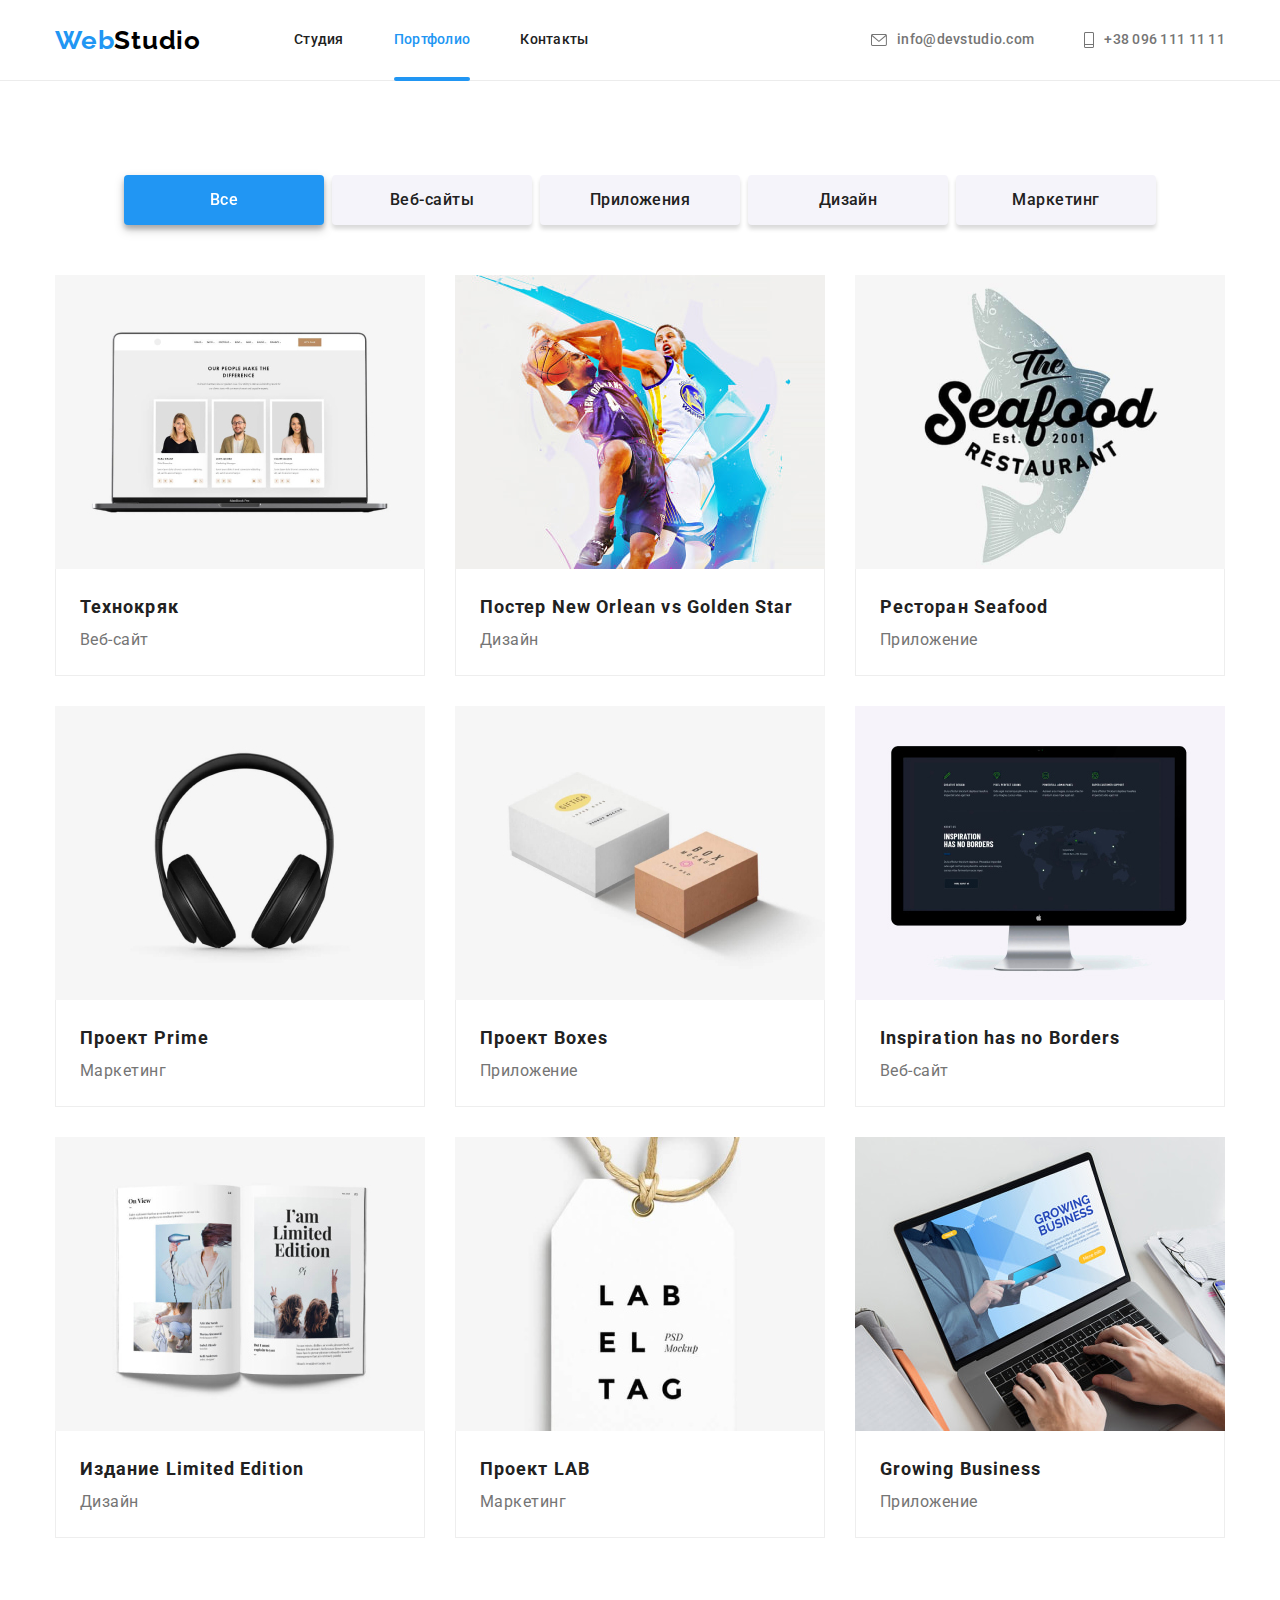
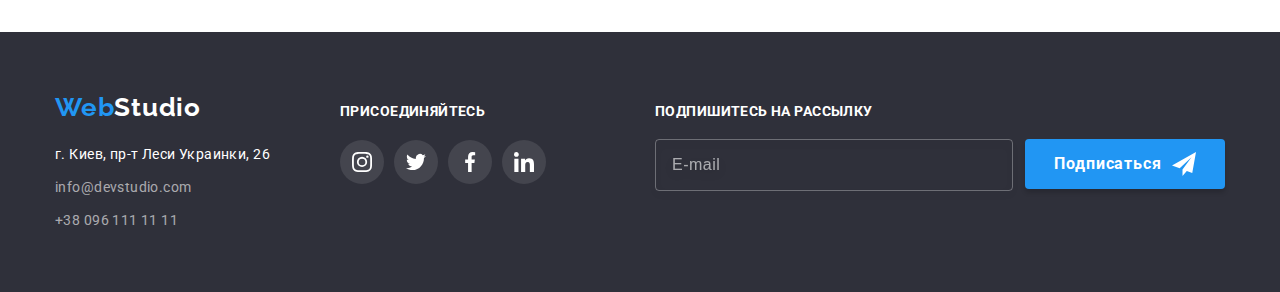
==== commit c29eb4a8: "hw-06 виправлена + БЕМ неймінг" ====
--- a/portfolio.html
+++ b/portfolio.html
@@ -20,9 +20,9 @@
             <a class="logo" href="./index.html" lang="en">Web<span class="logo--deco">Studio</span></a>
             <nav class="navigation">
                 <ul class="nav__list list">
-                    <li class="nav__item"><a class="nav__link link active" href="./index.html">Студия</a>
-                    </li>
-                    <li class="nav__item"><a class="nav__link  link" href="./portfolio.html">Портфолио</a>
+                    <li class="nav__item"><a class="nav__link link" href="./index.html">Студия</a>
+                    </li>
+                    <li class="nav__item"><a class="nav__link  link active" href="./portfolio.html">Портфолио</a>
                     </li>
                     <li class="nav__item"><a class="nav__link  link" href="">Контакты</a>
                     </li>
@@ -45,120 +45,120 @@
     <main>
         <section class="section portfolio">
             <div class="container">
-                <h1 class="portfolio-title visually-hidden">Портфолио</h1>
-                <ul class="portfolio-filter list">
-                    <li class="portfolio-filter-item"><button class="btn portfolio-filter-btn current" type="button">Все</button></li>
-                    <li class="portfolio-filter-item"><button class="btn portfolio-filter-btn" type="button">Веб-сайты</button></li>
-                    <li class="portfolio-filter-item"><button class="btn portfolio-filter-btn" type="button">Приложения</button></li>
-                    <li class="portfolio-filter-item"><button class="btn portfolio-filter-btn" type="button">Дизайн</button></li>
-                    <li class="portfolio-filter-item"><button class="btn portfolio-filter-btn" type="button">Маркетинг</button></li>
-                </ul>
-                <ul class="portfolio-list list">
-                    <li class="portfolio-item portfolio-card-item">
-                        <a href="" class="portfolio-card-link">
-                            <div class="portfolio-card-thumb">
-                                <img class="portfolio-card-img" src="./images/portfolio1.jpg" alt="Веб-сайт Технокряк" width="370" height="294">
-                                <p class="portfolio-card-overlay">Технокряк это современная площадка распространения коронавируса. Компании используют эту платформу для цифрового шпионажа и атак на защищённые сервера конкурентов.</p>
-                            </div>
-                            <div class="portfolio-card-content">
-                                <h2 class="card-content-title">Технокряк</h2>
-                                <p class="card-content-text">Веб-сайт</p>
-                            </div>
-                        </a>
-                    </li>
-                    <li class="portfolio-item portfolio-card-item">
-                        <a href="" class="portfolio-card-link">
-                            <div class="portfolio-card-thumb">
-                                <img class="portfolio-card-img" src="./images/portfolio2.jpg" alt="Постер баскетбол" width="370" height="294">
-                                <p class="portfolio-card-overlay">Технокряк это современная площадка распространения коронавируса. Компании используют эту платформу для цифрового шпионажа и атак на защищённые сервера конкурентов.</p>
-                            </div>
-                            <div class="portfolio-card-content">
-                                <h2 class="card-content-title">Постер <span lang="en">New Orlean vs Golden Star</span></h2>
-                                <p class="card-content-text">Дизайн</p>
-                            </div>
-                        </a>
-                    </li>
-                    <li class="portfolio-item portfolio-card-item">
-                        <a href="" class="portfolio-card-link">
-                            <div class="portfolio-card-thumb">
-                                <img class="portfolio-card-img" src="./images/portfolio3.jpg" alt="Постер ресторана" width="370" height="294">
-                                <p class="portfolio-card-overlay">Технокряк это современная площадка распространения коронавируса. Компании используют эту платформу для цифрового шпионажа и атак на защищённые сервера конкурентов.</p>
-                            </div>
-                            <div class="portfolio-card-content">
-                                <h2 class="card-content-title">Ресторан <span lang="en">Seafood</span></h2>
-                                <p class="card-content-text">Приложение</p>
-                            </div>
-                        </a>
-                    </li>
-                    <li class="portfolio-item portfolio-card-item">
-                        <a href="" class="portfolio-card-link">
-                            <div class="portfolio-card-thumb">
-                                <img class="portfolio-card-img" src="./images/portfolio4.jpg" alt="Наушники" width="370" height="294">
-                                <p class="portfolio-card-overlay">Технокряк это современная площадка распространения коронавируса. Компании используют эту платформу для цифрового шпионажа и атак на защищённые сервера конкурентов.</p>
-                            </div>
-                            <div class="portfolio-card-content">
-                                <h2 class="card-content-title">Проект <span lang="en">Prime</span></h2>
-                                <p class="card-content-text">Маркетинг</p>
-                            </div>
-                        </a>
-                    </li>
-                    <li class="portfolio-item portfolio-card-item">
-                        <a href="" class="portfolio-card-link">
-                            <div class="portfolio-card-thumb">
-                                <img class="portfolio-card-img" src="./images/portfolio5.jpg" alt="Коробки с названиями программ" width="370" height="294">
-                                <p class="portfolio-card-overlay">Технокряк это современная площадка распространения коронавируса. Компании используют эту платформу для цифрового шпионажа и атак на защищённые сервера конкурентов.</p>
-                            </div>
-                            <div class="portfolio-card-content">
-                                <h2 class="card-content-title">Проект <span lang="en">Boxes</span></h2>
-                                <p class="card-content-text">Приложение</p>
-                            </div>
-                        </a>
-                    </li>
-                    <li class="portfolio-item portfolio-card-item">
-                        <a href="" class="portfolio-card-link">
-                            <div class="portfolio-card-thumb">
-                                <img class="portfolio-card-img" src="./images/portfolio6.jpg" alt="Экран компьютера с веб-сайтом" width="370" height="294">
-                                <p class="portfolio-card-overlay">Технокряк это современная площадка распространения коронавируса. Компании используют эту платформу для цифрового шпионажа и атак на защищённые сервера конкурентов.</p>
-                            </div>
-                            <div class="portfolio-card-content">
-                                <h2 class="card-content-title"><span lang="en">Inspiration has no Borders</span></h2>
-                                <p class="card-content-text">Веб-сайт</p>
-                            </div>
-                        </a>
-                    </li>
-                    <li class="portfolio-item portfolio-card-item">
-                        <a href="" class="portfolio-card-link">
-                            <div class="portfolio-card-thumb">
-                                <img class="portfolio-card-img" src="./images/portfolio7.jpg" alt="Книга" width="370" height="294">
-                                <p class="portfolio-card-overlay">Технокряк это современная площадка распространения коронавируса. Компании используют эту платформу для цифрового шпионажа и атак на защищённые сервера конкурентов.</p>
-                            </div>
-                            <div class="portfolio-card-content">
-                                <h2 class="card-content-title">Издание <span lang="en">Limited Edition</span></h2>
-                                <p class="card-content-text">Дизайн</p>
-                            </div>
-                        </a>
-                    </li>
-                    <li class="portfolio-item portfolio-card-item">
-                        <a href="" class="portfolio-card-link">
-                            <div class="portfolio-card-thumb">
-                                <img class="portfolio-card-img" src="./images/portfolio8.jpg" alt="Бейджик с названием проекта" width="370" height="294">
-                                <p class="portfolio-card-overlay">Технокряк это современная площадка распространения коронавируса. Компании используют эту платформу для цифрового шпионажа и атак на защищённые сервера конкурентов.</p>
-                            </div>
-                            <div class="portfolio-card-content">
-                                <h2 class="card-content-title">Проект <span lang="en">LAB</span></h2>
-                                <p class="card-content-text">Маркетинг</p>
-                            </div>
-                        </a>
-                    </li>
-                    <li class="portfolio-item portfolio-card-item">
-                        <a href="" class="portfolio-card-link">
-                            <div class="portfolio-card-thumb">
-                                <img class="portfolio-card-img" src="./images/portfolio9.jpg" alt="Экран компьютера" width="370" height="294">
-                                <p class="portfolio-card-overlay">Технокряк это современная площадка распространения коронавируса. Компании используют эту платформу для цифрового шпионажа и атак на защищённые сервера конкурентов.</p>
-                            </div>
-                            <div class="portfolio-card-content">
-                                <h2 class="card-content-title"><span lang="en">Growing Business</span></h2>
-                                <p class="card-content-text">Приложение</p>
+                <h1 class="visually-hidden">Портфолио</h1>
+                <ul class="portfolio__filter list">
+                    <li class="filter__item"><button class="btn btn__filter current" type="button">Все</button></li>
+                    <li class="filter__item"><button class="btn btn__filter" type="button">Веб-сайты</button></li>
+                    <li class="filter__item"><button class="btn btn__filter" type="button">Приложения</button></li>
+                    <li class="filter__item"><button class="btn btn__filter" type="button">Дизайн</button></li>
+                    <li class="filter__item"><button class="btn btn__filter" type="button">Маркетинг</button></li>
+                </ul>
+                <ul class="portfolio__list list">
+                    <li class="portfolio__item portfolio-card__item">
+                        <a href="" class="portfolio-card__link">
+                            <div class="portfolio-card__thumb">
+                                <img class="portfolio-card__img" src="./images/portfolio1.jpg" alt="Веб-сайт Технокряк" width="370" height="294">
+                                <p class="portfolio-card__overlay">Технокряк это современная площадка распространения коронавируса. Компании используют эту платформу для цифрового шпионажа и атак на защищённые сервера конкурентов.</p>
+                            </div>
+                            <div class="portfolio-card__content">
+                                <h2 class="portfolio-card__title">Технокряк</h2>
+                                <p class="portfolio-card__text">Веб-сайт</p>
+                            </div>
+                        </a>
+                    </li>
+                    <li class="portfolio__item portfolio-card__item">
+                        <a href="" class="portfolio-card__link">
+                            <div class="portfolio-card__thumb">
+                                <img class="portfolio-card__img" src="./images/portfolio2.jpg" alt="Постер баскетбол" width="370" height="294">
+                                <p class="portfolio-card__overlay">Технокряк это современная площадка распространения коронавируса. Компании используют эту платформу для цифрового шпионажа и атак на защищённые сервера конкурентов.</p>
+                            </div>
+                            <div class="portfolio-card__content">
+                                <h2 class="portfolio-card__title">Постер <span lang="en">New Orlean vs Golden Star</span></h2>
+                                <p class="portfolio-card__text">Дизайн</p>
+                            </div>
+                        </a>
+                    </li>
+                    <li class="portfolio__item portfolio-card__item">
+                        <a href="" class="portfolio-card__link">
+                            <div class="portfolio-card__thumb">
+                                <img class="portfolio-card__img" src="./images/portfolio3.jpg" alt="Постер ресторана" width="370" height="294">
+                                <p class="portfolio-card__overlay">Технокряк это современная площадка распространения коронавируса. Компании используют эту платформу для цифрового шпионажа и атак на защищённые сервера конкурентов.</p>
+                            </div>
+                            <div class="portfolio-card__content">
+                                <h2 class="portfolio-card__title">Ресторан <span lang="en">Seafood</span></h2>
+                                <p class="portfolio-card__text">Приложение</p>
+                            </div>
+                        </a>
+                    </li>
+                    <li class="portfolio__item portfolio-card__item">
+                        <a href="" class="portfolio-card__link">
+                            <div class="portfolio-card__thumb">
+                                <img class="portfolio-card__img" src="./images/portfolio4.jpg" alt="Наушники" width="370" height="294">
+                                <p class="portfolio-card__overlay">Технокряк это современная площадка распространения коронавируса. Компании используют эту платформу для цифрового шпионажа и атак на защищённые сервера конкурентов.</p>
+                            </div>
+                            <div class="portfolio-card__content">
+                                <h2 class="portfolio-card__title">Проект <span lang="en">Prime</span></h2>
+                                <p class="portfolio-card__text">Маркетинг</p>
+                            </div>
+                        </a>
+                    </li>
+                    <li class="portfolio__item portfolio-card__item">
+                        <a href="" class="portfolio-card__link">
+                            <div class="portfolio-card__thumb">
+                                <img class="portfolio-card__img" src="./images/portfolio5.jpg" alt="Коробки с названиями программ" width="370" height="294">
+                                <p class="portfolio-card__overlay">Технокряк это современная площадка распространения коронавируса. Компании используют эту платформу для цифрового шпионажа и атак на защищённые сервера конкурентов.</p>
+                            </div>
+                            <div class="portfolio-card__content">
+                                <h2 class="portfolio-card__title">Проект <span lang="en">Boxes</span></h2>
+                                <p class="portfolio-card__text">Приложение</p>
+                            </div>
+                        </a>
+                    </li>
+                    <li class="portfolio__item portfolio-card__item">
+                        <a href="" class="portfolio-card__link">
+                            <div class="portfolio-card__thumb">
+                                <img class="portfolio-card__img" src="./images/portfolio6.jpg" alt="Экран компьютера с веб-сайтом" width="370" height="294">
+                                <p class="portfolio-card__overlay">Технокряк это современная площадка распространения коронавируса. Компании используют эту платформу для цифрового шпионажа и атак на защищённые сервера конкурентов.</p>
+                            </div>
+                            <div class="portfolio-card__content">
+                                <h2 class="portfolio-card__title"><span lang="en">Inspiration has no Borders</span></h2>
+                                <p class="portfolio-card__text">Веб-сайт</p>
+                            </div>
+                        </a>
+                    </li>
+                    <li class="portfolio__item portfolio-card__item">
+                        <a href="" class="portfolio-card__link">
+                            <div class="portfolio-card__thumb">
+                                <img class="portfolio-card__img" src="./images/portfolio7.jpg" alt="Книга" width="370" height="294">
+                                <p class="portfolio-card__overlay">Технокряк это современная площадка распространения коронавируса. Компании используют эту платформу для цифрового шпионажа и атак на защищённые сервера конкурентов.</p>
+                            </div>
+                            <div class="portfolio-card__content">
+                                <h2 class="portfolio-card__title">Издание <span lang="en">Limited Edition</span></h2>
+                                <p class="portfolio-card__text">Дизайн</p>
+                            </div>
+                        </a>
+                    </li>
+                    <li class="portfolio__item portfolio-card__item">
+                        <a href="" class="portfolio-card__link">
+                            <div class="portfolio-card__thumb">
+                                <img class="portfolio-card__img" src="./images/portfolio8.jpg" alt="Бейджик с названием проекта" width="370" height="294">
+                                <p class="portfolio-card__overlay">Технокряк это современная площадка распространения коронавируса. Компании используют эту платформу для цифрового шпионажа и атак на защищённые сервера конкурентов.</p>
+                            </div>
+                            <div class="portfolio-card__content">
+                                <h2 class="portfolio-card__title">Проект <span lang="en">LAB</span></h2>
+                                <p class="portfolio-card__text">Маркетинг</p>
+                            </div>
+                        </a>
+                    </li>
+                    <li class="portfolio__item portfolio-card__item">
+                        <a href="" class="portfolio-card__link">
+                            <div class="portfolio-card__thumb">
+                                <img class="portfolio-card__img" src="./images/portfolio9.jpg" alt="Экран компьютера" width="370" height="294">
+                                <p class="portfolio-card__overlay">Технокряк это современная площадка распространения коронавируса. Компании используют эту платформу для цифрового шпионажа и атак на защищённые сервера конкурентов.</p>
+                            </div>
+                            <div class="portfolio-card__content">
+                                <h2 class="portfolio-card__title"><span lang="en">Growing Business</span></h2>
+                                <p class="portfolio-card__text">Приложение</p>
                             </div>
                         </a>
                     </li>
--- a/css/styles.css
+++ b/css/styles.css
@@ -58,7 +58,7 @@
     margin: 0;
     padding: 94px 0 94px 0;
 }
-a:not(.modal-checkbox-contract){
+a:not(.checkbox__contract){
     text-decoration: none;
 }
 .list {
@@ -116,17 +116,6 @@
     background-color: #188ce8;
 }
 
-.hero-btn {
-    filter: drop-shadow(0px 4px 4px rgba(0, 0, 0, 0.25));
-}
-.footer-button {
-    margin-left: 12px;
-}
-.footer-button__icon {
-    display: block;
-    margin-left: 10px;
-}
-
 /* -------------Header------------- */
 
 .header {
@@ -156,14 +145,6 @@
     color: var(--black-text-color);
 }
 
-.footer-logo {
-    display: inline-block;
-    padding: 0;
-    margin-bottom: 20px;
-}
-.footer-logo--deco {
-    color: var(--white-text-color);
-}
 
 /* ------Site navigation------- */
 .navigation {
@@ -261,6 +242,15 @@
     align-items: baseline;
 }
 
+.footer-logo {
+    display: inline-block;
+    padding: 0;
+    margin-bottom: 20px;
+}
+.footer-logo--deco {
+    color: var(--white-text-color);
+}
+
 .address__list li:not(:last-child) {
     margin-bottom: 9px;
 }
@@ -281,6 +271,14 @@
     transition: color 250ms cubic-bezier(0.4, 0, 0.2, 1);
 }
 
+.footer-button {
+    margin-left: 12px;
+}
+.footer-button__icon {
+    display: block;
+    margin-left: 10px;
+}
+
 
 /* ---------------Footer form------------------ */
 .footer-form__container {
@@ -314,12 +312,16 @@
     letter-spacing: 0.03em;
     color: var(--white-text-color);
 }
-.footer-form__field input::placeholder {
+.footer-form__input::placeholder {
     font-size: 16px;
     line-height: 1.25;
     letter-spacing: 0.03em;
 
     color: rgba(255, 255, 255, 0.6);
+}
+.footer-form__input:hover::placeholder,
+.footer-form__input:focus::placeholder {
+    color: var(--white-text-color);
 }
 
 
@@ -426,6 +428,9 @@
     letter-spacing: 0.06em;
     color: var(--white-text-color);
     text-transform: uppercase;
+}
+.hero-btn {
+    filter: drop-shadow(0px 4px 4px rgba(0, 0, 0, 0.25));
 }
 
 
@@ -624,15 +629,15 @@
     padding-top:94px;
 }
 
-.portfolio-filter {
+.portfolio__filter {
     display: flex;
     justify-content: center;
     margin-bottom: 50px;
 }
-.portfolio-filter-item + .portfolio-filter-item {
+.filter__item + .filter__item {
     margin-left: 8px;
 }
-.portfolio-filter-btn {
+.btn__filter {
     padding: 6px 22px;
 
     font-style: normal;
@@ -647,53 +652,53 @@
     transition:background-color 250ms cubic-bezier(0.4, 0, 0.2, 1), color 250ms cubic-bezier(0.4, 0, 0.2, 1), drop-shadow 250ms cubic-bezier(0.4, 0, 0.2, 1);
 }
 .current,
-.portfolio-filter-btn:hover,
-.portfolio-filter-btn:focus {
+.btn__filter:hover,
+.btn__filter:focus {
     color: var(--white-text-color);
     background-color: var(--accent-color);
     filter: drop-shadow(0px 4px 4px rgba(0, 0, 0, 0.25));
 
 }
 
-.portfolio-list {
+.portfolio__list {
     display: flex;
     flex-wrap: wrap;
     margin: -15px;
 }
-.portfolio-item {
+.portfolio__item {
     margin: 15px;
     flex-basis: calc(100% / 3 - var(--card-set-gap));
 }
-.portfolio-card-link {
+.portfolio-card__link {
     display: block;
     width: 100%;
     height: 100%;
 
     transition: box-shadow 250ms cubic-bezier(0.4, 0, 0.2, 1);
 }
-.portfolio-card-link:hover,
-.portfolio-card-link:focus {
+.portfolio-card__link:hover,
+.portfolio-card__link:focus {
     box-shadow: 0px 1px 1px rgba(0, 0, 0, 0.12), 0px 4px 4px rgba(0, 0, 0, 0.06), 1px 4px 6px rgba(0, 0, 0, 0.16);
 }
-.portfolio-card-link:hover .portfolio-card-overlay,
-.portfolio-card-link:focus .portfolio-card-overlay {
+.portfolio-card__link:hover .portfolio-card__overlay,
+.portfolio-card__link:focus .portfolio-card__overlay {
 transform: translateY(0);
 }
- .portfolio-card-item {
+ .portfolio-card__item {
     background-color: var(--primery-bg-color);
  }
 
- .portfolio-card-thumb {
+ .portfolio-card__thumb {
      position: relative;
      overflow: hidden;
  }
 
-.portfolio-card-img {
+.portfolio-card__img {
     display: block;
     max-width: 370px;
     height: auto;
 }
-.portfolio-card-overlay {
+.portfolio-card__overlay {
     position: absolute;
     left: 0;
     top: 0;
@@ -712,20 +717,20 @@
     transform: translateY(101%);
     transition: transform 250ms cubic-bezier(0.4, 0, 0.2, 1);
 }
-.portfolio-card-content {
+.portfolio-card__content {
     margin: 0;
     padding: 20px 24px;
     border-right: 1px solid var(--fourth-bg-color);
     border-bottom: 1px solid var(--fourth-bg-color);
     border-left: 1px solid var(--fourth-bg-color);
 }
-.card-content-title {
+.portfolio-card__title {
     font-weight: 700;
     font-size: 18px;
     line-height: 2;
     letter-spacing: 0.06em;
 }
-.card-content-text {
+.portfolio-card__text {
     font-size: 16px;
 
     line-height: 1.87;
@@ -770,7 +775,7 @@
     transform: translate(-50%,-50%) scale(1);
     transition: transform 250ms cubic-bezier(0.4, 0, 0.2, 1);
 }
-.modal-close-btn {
+.btn--close {
     position: absolute;
     top: 8px;
     right: 8px;
@@ -790,22 +795,22 @@
 
     cursor: pointer;
 }
-.modal-close-btn:hover > svg,
-.modal-close-btn:focus > svg {
+.btn--close:hover > svg,
+.btn--close:focus > svg {
     fill: var(--accent-color);
 }
 
-.modal-icon {
+.modal__icon {
     width: 18px;
     height: 18px;
     transition: fill 250ms cubic-bezier(0.4, 0, 0.2, 1);
 }
 
-.modal-form-container {
+.modal__form {
     width: 448px;
 }
 
-.modal-form-title {
+.form__title {
     font-weight: 700;
     font-size: 20px;
     line-height: 1.15;
@@ -814,7 +819,7 @@
     color: var(--title-text-color);
 }
 
-.modal-form-field {
+.form__field {
     position: relative;
     display: flex;
     flex-direction: column;
@@ -822,7 +827,7 @@
     margin-bottom: 10px;
 }
 
-.modal-form-label {
+.form__label {
     display: block;
     width: 100%;
     margin-bottom: 4px;
@@ -832,7 +837,7 @@
     letter-spacing: 0.01em;
     color: #757575;
 }
-.modal-form-input {
+.form__input {
     position: relative;
     padding: 11px 12px;
     padding-left: 42px;
@@ -842,7 +847,7 @@
 
     transition: border 250ms cubic-bezier(0.4, 0, 0.2, 1);
 }
-.modal-form-icon {
+.form__icon {
     position: absolute;
     left: 12px;
     top: 50%;
@@ -850,26 +855,26 @@
 
     transition: fill 250ms cubic-bezier(0.4, 0, 0.2, 1);
 }
-.modal-form-input:hover,
-.modal-form-input:focus {
+.form__input:hover,
+.form__input:focus {
     border: 1px solid var(--accent-color);
     outline: none;
 }
-.modal-form-input:hover + svg,
-.modal-form-input:focus + svg {
+.form__input:hover + svg,
+.form__input:focus + svg {
     fill: var(--accent-color);
 }
 
 
-.modal-form-textarea {
+.form__textarea {
     resize: none;
     width: 100%;
     height: 120px;
-    margin-bottom: 21px;
+    margin-bottom: 20px;
     padding: 15px;
 }
 
-.modal-form-checkbox {
+.form__checkbox {
     position: relative;
     display: flex;
     align-items: center;
@@ -878,12 +883,12 @@
     margin-bottom: 30px;
 }
 
-.modal-checkbox-label {
+.checkbox__label {
     display: flex;
     align-items: center;
     padding-left: 35px;
 }
-.modal-check-icon {
+.checkbox__icon {
     position: absolute;
     left: 12px;
 
@@ -891,33 +896,45 @@
 
     transition: background-color 250ms cubic-bezier(0.4, 0, 0.2, 1), border-color 250ms cubic-bezier(0.4, 0, 0.2, 1);
 }
-
-.modal-form-checkbox {
+.checkbox__text {
+    line-height: 1.71;
+    letter-spacing: 0.03em;
+    color: #757575;
+}
+
+.form__checkbox {
     cursor: pointer;
 }
-.modal-checkbox-input:checked + .modal-check-icon {
+.checkbox__input:checked + .checkbox__icon {
     background-color: var(--accent-color);
     border-color: transparent;
     border-radius: 2px;
 }
-.modal-checkbox-input:hover + .modal-check-icon,
-.modal-checkbox-input:focus + .modal-check-icon {
+.checkbox__input:hover + .checkbox__icon,
+.checkbox__input:focus + .checkbox__icon {
     border-color: var(--accent-color);
 }
-.modal-checkbox-contract {
+.checkbox__input:hover ~ .checkbox__text,
+.checkbox__input:focus ~ .checkbox__text {
+    color: var(--accent-color);
+}
+
+.checkbox__contract {
     display: block;
     margin-left: 7px;
+    color: var(--accent-color);
 
     transition: color 250ms cubic-bezier(0.4, 0, 0.2, 1);
 }
-.modal-checkbox-contract:hover,
-.modal-checkbox-contract:focus {
-    color: var(--accent-color);
-}
-
-
-
-
-
-
-
+.checkbox__contract:hover,
+.checkbox__contract:focus {
+    font-weight: 700;
+}
+
+
+
+
+
+
+
+
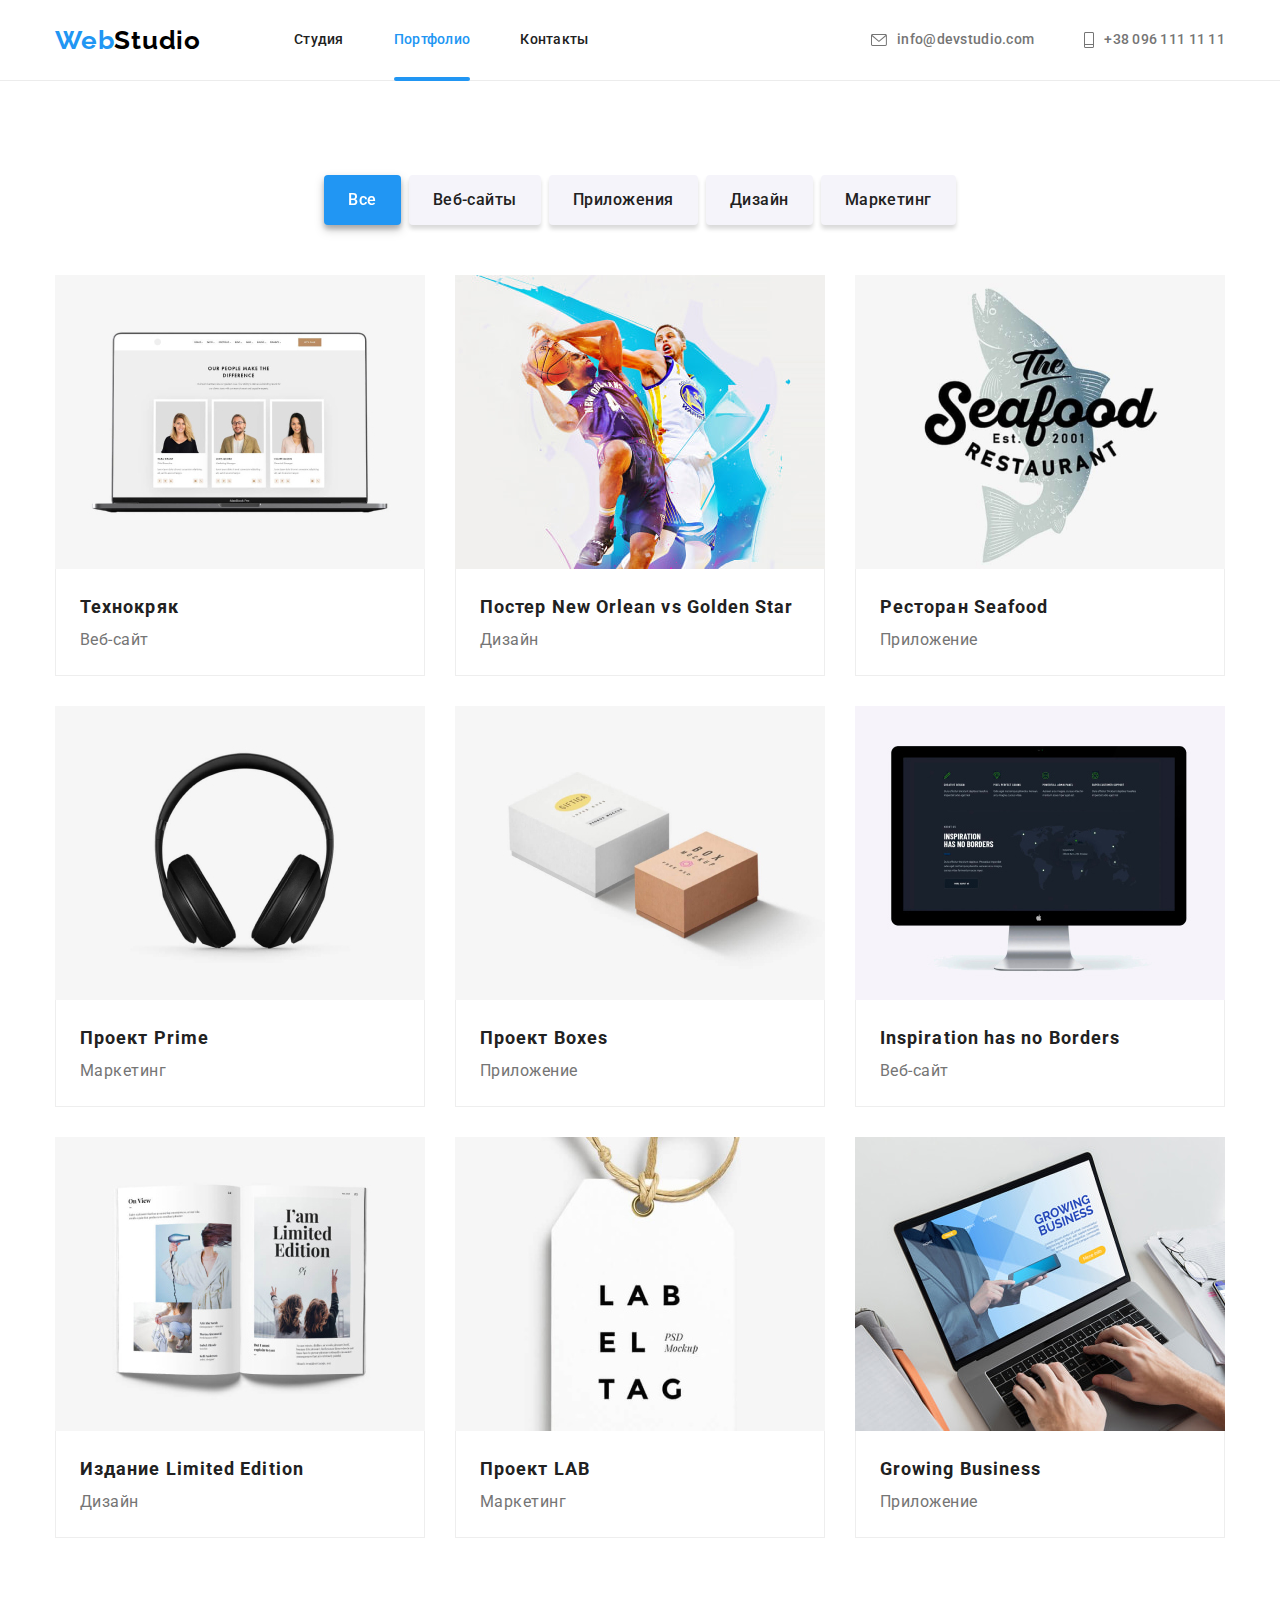
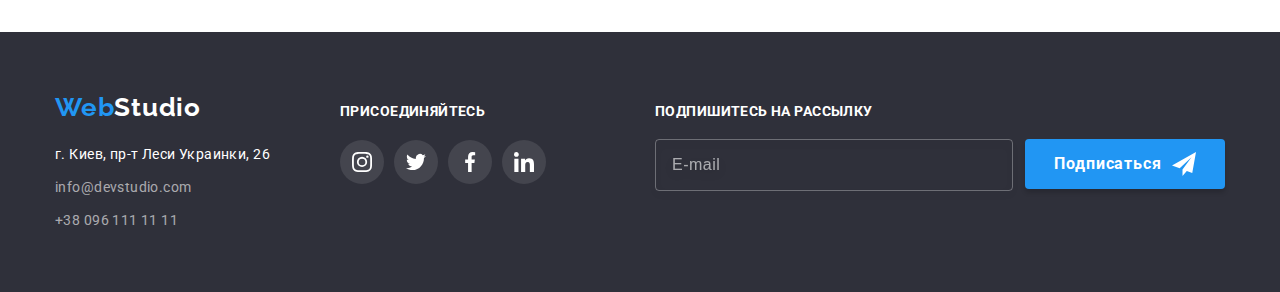
==== commit bbb881e9: "hw-06 прийнята" ====
--- a/portfolio.html
+++ b/portfolio.html
@@ -47,11 +47,11 @@
             <div class="container">
                 <h1 class="visually-hidden">Портфолио</h1>
                 <ul class="portfolio__filter list">
-                    <li class="filter__item"><button class="btn btn__filter current" type="button">Все</button></li>
-                    <li class="filter__item"><button class="btn btn__filter" type="button">Веб-сайты</button></li>
-                    <li class="filter__item"><button class="btn btn__filter" type="button">Приложения</button></li>
-                    <li class="filter__item"><button class="btn btn__filter" type="button">Дизайн</button></li>
-                    <li class="filter__item"><button class="btn btn__filter" type="button">Маркетинг</button></li>
+                    <li class="filter__item"><button class="btn filter__btn current" type="button">Все</button></li>
+                    <li class="filter__item"><button class="btn filter__btn" type="button">Веб-сайты</button></li>
+                    <li class="filter__item"><button class="btn filter__btn" type="button">Приложения</button></li>
+                    <li class="filter__item"><button class="btn filter__btn" type="button">Дизайн</button></li>
+                    <li class="filter__item"><button class="btn filter__btn" type="button">Маркетинг</button></li>
                 </ul>
                 <ul class="portfolio__list list">
                     <li class="portfolio__item portfolio-card__item">
--- a/css/styles.css
+++ b/css/styles.css
@@ -637,8 +637,9 @@
 .filter__item + .filter__item {
     margin-left: 8px;
 }
-.btn__filter {
+.filter__btn {
     padding: 6px 22px;
+    min-width: auto;
 
     font-style: normal;
     font-weight: 500;
@@ -652,8 +653,8 @@
     transition:background-color 250ms cubic-bezier(0.4, 0, 0.2, 1), color 250ms cubic-bezier(0.4, 0, 0.2, 1), drop-shadow 250ms cubic-bezier(0.4, 0, 0.2, 1);
 }
 .current,
-.btn__filter:hover,
-.btn__filter:focus {
+.filter__btn:hover,
+.filter__btn:focus {
     color: var(--white-text-color);
     background-color: var(--accent-color);
     filter: drop-shadow(0px 4px 4px rgba(0, 0, 0, 0.25));
@@ -811,6 +812,8 @@
 }
 
 .form__title {
+    margin-bottom: 12px;
+
     font-weight: 700;
     font-size: 20px;
     line-height: 1.15;
@@ -913,10 +916,7 @@
 .checkbox__input:hover + .checkbox__icon,
 .checkbox__input:focus + .checkbox__icon {
     border-color: var(--accent-color);
-}
-.checkbox__input:hover ~ .checkbox__text,
-.checkbox__input:focus ~ .checkbox__text {
-    color: var(--accent-color);
+    border-radius: 2px;
 }
 
 .checkbox__contract {
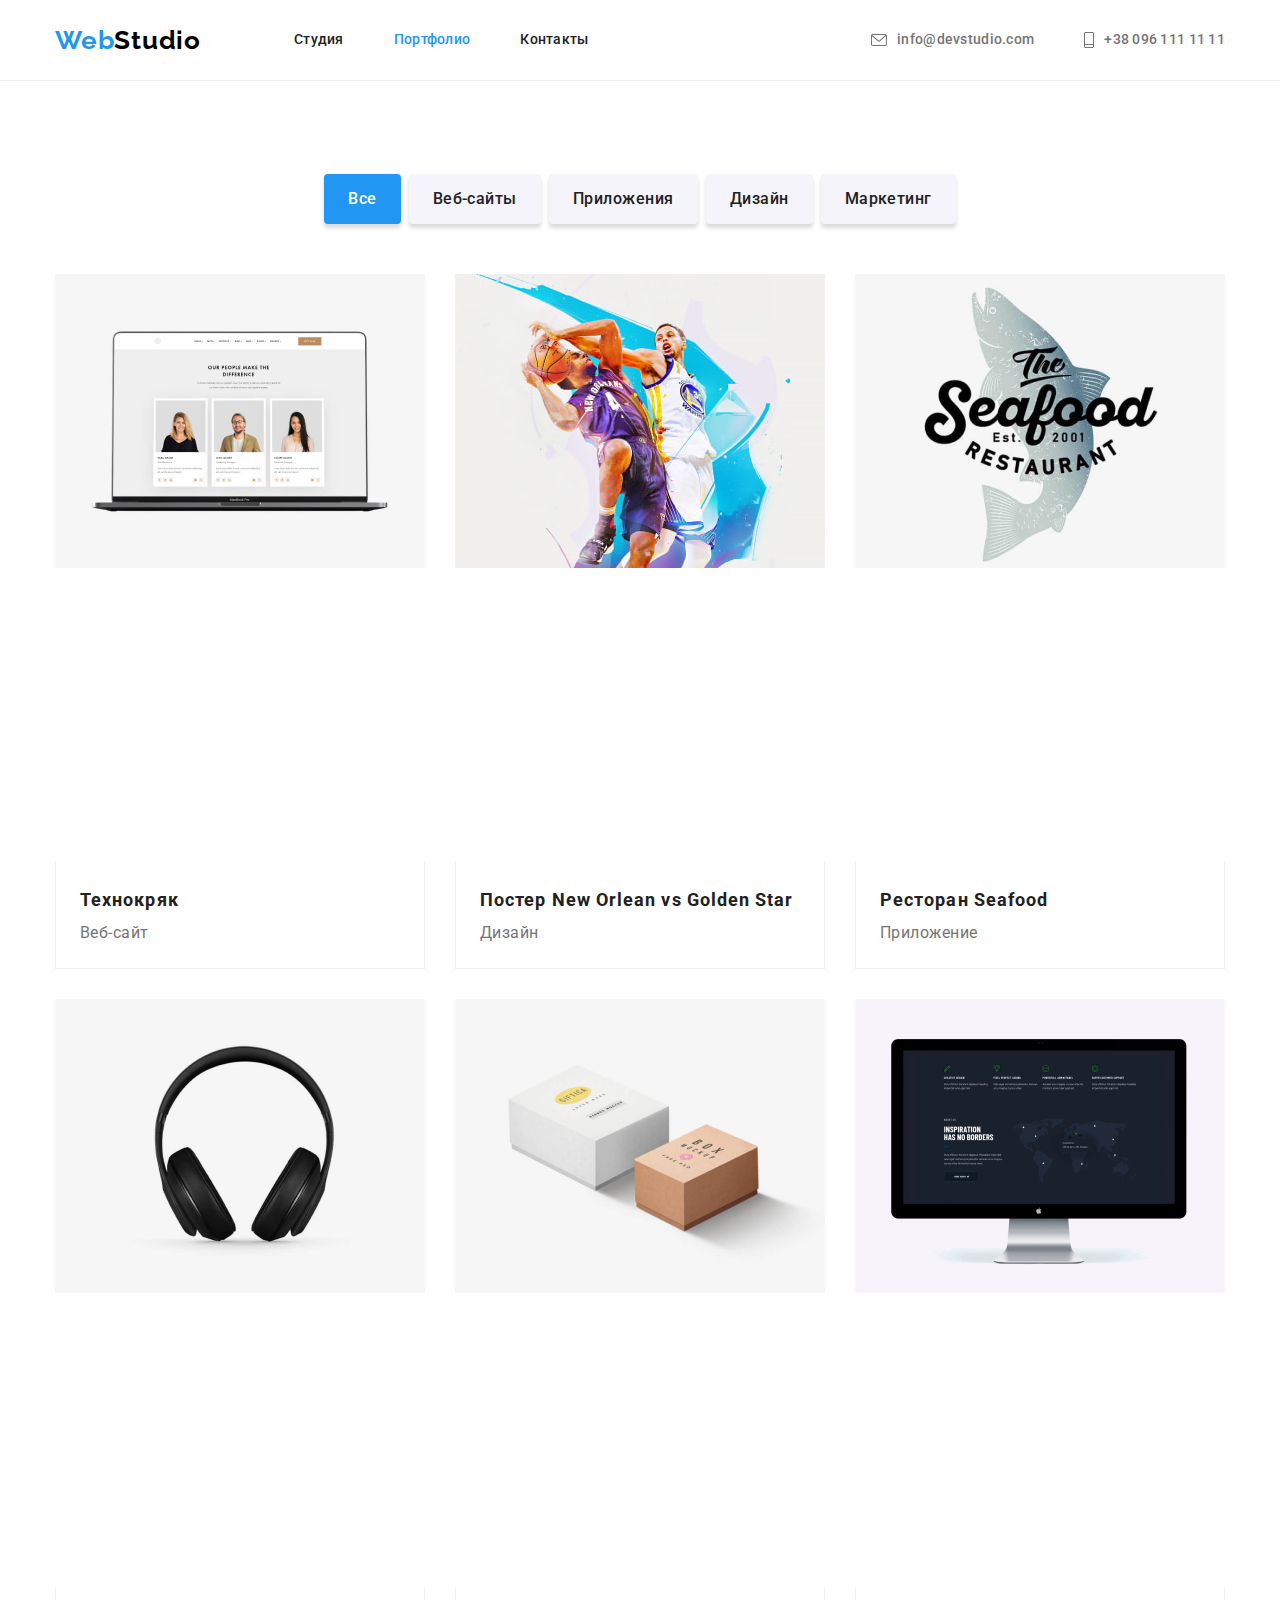
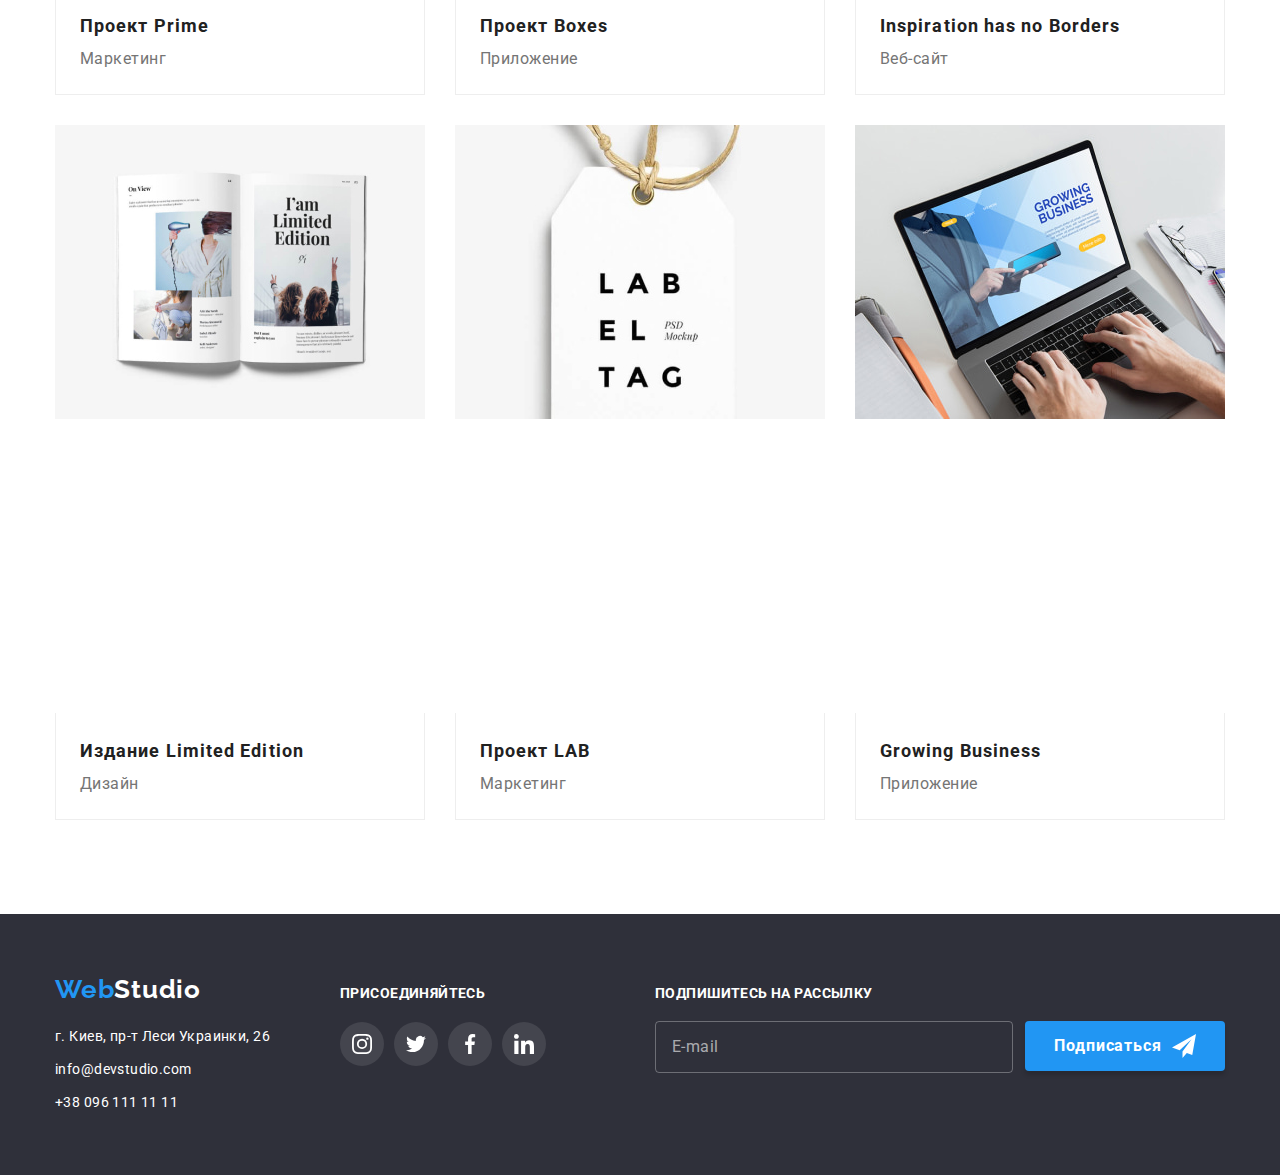
==== commit 9e623c24: "hw-06 виправлення назв класів" ====
--- a/portfolio.html
+++ b/portfolio.html
@@ -4,13 +4,13 @@
 <head>
     <meta charset="UTF-8">
     <meta http-equiv="X-UA-Compatible" content="IE=edge">
-    <meta name="viewport" content="width=device-width, initial-scale=1.0">
+    <meta team__name="viewport" content="width=device-width, initial-scale=1.0">
     <title>Web Studio (Version 2.1)</title>
     <link rel="preconnect" href="https://fonts.googleapis.com">
     <link rel="preconnect" href="https://fonts.gstatic.com" crossorigin>
     <link href="https://fonts.googleapis.com/css2?family=Raleway:wght@700&family=Roboto:wght@400;500;700&display=swap"
         rel="stylesheet">
-    <link rel="stylesheet" href="node_modules/modern-normalize/modern-normalize.css">
+    <link rel="stylesheet" href="https://cdnjs.cloudflare.com/ajax/libs/modern-normalize/1.1.0/modern-normalize.min.css">
     <link rel="stylesheet" href="./css/styles.css">
 </head>
 
@@ -46,12 +46,12 @@
         <section class="section portfolio">
             <div class="container">
                 <h1 class="visually-hidden">Портфолио</h1>
-                <ul class="portfolio__filter list">
-                    <li class="filter__item"><button class="btn filter__btn current" type="button">Все</button></li>
-                    <li class="filter__item"><button class="btn filter__btn" type="button">Веб-сайты</button></li>
-                    <li class="filter__item"><button class="btn filter__btn" type="button">Приложения</button></li>
-                    <li class="filter__item"><button class="btn filter__btn" type="button">Дизайн</button></li>
-                    <li class="filter__item"><button class="btn filter__btn" type="button">Маркетинг</button></li>
+                <ul class="portfolio-portfolio-filter list">
+                    <li class="portfolio-filter__item"><button class="btn portfolio-filter__btn current" type="button">Все</button></li>
+                    <li class="portfolio-filter__item"><button class="btn portfolio-filter__btn" type="button">Веб-сайты</button></li>
+                    <li class="portfolio-filter__item"><button class="btn portfolio-filter__btn" type="button">Приложения</button></li>
+                    <li class="portfolio-filter__item"><button class="btn portfolio-filter__btn" type="button">Дизайн</button></li>
+                    <li class="portfolio-filter__item"><button class="btn portfolio-filter__btn" type="button">Маркетинг</button></li>
                 </ul>
                 <ul class="portfolio__list list">
                     <li class="portfolio__item portfolio-card__item">
@@ -169,11 +169,11 @@
     <footer class="footer">
         <div class="container footer__content">
             <div class="footer__contacts">
-                <a class="logo footer-logo link" href="./index.html" lang="en">Web<span
-                        class="footer-logo--deco">Studio</span></a>
+                <a class="logo footer__logo link" href="./index.html" lang="en">Web<span
+                        class="footer__logo--deco">Studio</span></a>
                 <address class="address">
                     <ul class="address__list list">
-                        <li class="footer__item"><a class="address__link--addr link" href="https://bit.ly/3FaEu3i"
+                        <li class="footer__item"><a class="address__link link" href="https://bit.ly/3FaEu3i"
                                 target="_blank">г. Киев,
                                 пр-т Леси Украинки, 26</a></li>
                         <li class="address__item"><a class="address__link link"
@@ -227,10 +227,10 @@
             <div class="footer-form__container">
                 <strong class="footer-form__title">Подпишитесь на рассылку</strong>
                 <form class="footer-form" autocomplete="off" method="post" action=javascript:void(0);>
-                    <input class="footer-form__input" type="email" name="mail" id="mail" placeholder="E-mail" />
-                    <button class="btn btn-submit footer-button" type="submit">
+                    <input class="footer-form__input" type="email" team__name="mail" id="mail" placeholder="E-mail" />
+                    <button class="btn btn-submit footer-form__btn" type="submit">
                         Подписаться
-                        <svg class="footer-button__icon" width="24" height="24">
+                        <svg class="footer-form__btn--icon" width="24" height="24">
                             <use href="./images/symbol-defs.svg#icon-send">
                             </use>
                         </svg>
--- a/css/styles.css
+++ b/css/styles.css
@@ -68,7 +68,7 @@
 }
 
 .visually-hidden {
-  position: absolute;
+  team__position: absolute;
   white-space: nowrap;
   width: 1px;
   height: 1px;
@@ -158,7 +158,7 @@
     margin-left: 50px;
 }
 .nav__link {
-    position: relative;
+    team__position: relative;
     display: block;
     padding: 32px 0;
 
@@ -179,7 +179,7 @@
     color :var(--accent-color);
 }
 .nav__link.active::after {
-    position: absolute;
+    team__position: absolute;
     bottom: -1px;
     left: 0;
     content: "";
@@ -217,8 +217,8 @@
 .contacts__link:focus,
 .address__link:hover,
 .address__link:focus,
-.address__link--addr:hover,
-.address__link--addr:focus {
+.address__link:hover,
+.address__link:focus {
     color: var(--accent-color);
 }
 
@@ -242,43 +242,45 @@
     align-items: baseline;
 }
 
-.footer-logo {
+.footer__logo {
     display: inline-block;
     padding: 0;
     margin-bottom: 20px;
 }
-.footer-logo--deco {
+.footer__logo--deco {
     color: var(--white-text-color);
 }
 
 .address__list li:not(:last-child) {
     margin-bottom: 9px;
-}
-.address__link--addr {
-    font-style: normal;
-    line-height: 1.71;
-    letter-spacing: 0.03em;
-    color: var(--white-text-color);
-
-    transition: 250ms cubic-bezier(0.4, 0, 0.2, 1);
 }
 .address__link {
     font-style: normal;
     line-height: 1.71;
     letter-spacing: 0.03em;
+    color: var(--white-text-color);
+
+    transition: 250ms cubic-bezier(0.4, 0, 0.2, 1);
+}
+.address__link--color {
     color: rgba(255, 255, 255, 0.6);
-
-    transition: color 250ms cubic-bezier(0.4, 0, 0.2, 1);
-}
-
-.footer-button {
-    margin-left: 12px;
-}
-.footer-button__icon {
-    display: block;
-    margin-left: 10px;
-}
-
+}
+
+.footer-networks {
+    margin-left: 70px;
+}
+.footer-networks__title {
+    display: inline-block;
+    margin-bottom: 20px;
+
+    line-height: 1.14;
+    letter-spacing: 0.03em;
+    text-transform: uppercase;
+    color: var(--white-text-color);
+}
+.footer-networks__icon {
+    fill: currentColor;
+}
 
 /* ---------------Footer form------------------ */
 .footer-form__container {
@@ -304,7 +306,7 @@
     background-color: transparent;
 
     border: 1px solid rgba(255, 255, 255, 0.3);
-    filter: drop-shadow(0px 4px 4px rgba(0, 0, 0, 0.15));
+    portfolio-filter: drop-shadow(0px 4px 4px rgba(0, 0, 0, 0.15));
     border-radius: 4px;
 
     font-size: 16px;
@@ -323,6 +325,13 @@
 .footer-form__input:focus::placeholder {
     color: var(--white-text-color);
 }
+.footer-form__btn {
+    margin-left: 12px;
+}
+.footer-form__btn--icon {
+    display: block;
+    margin-left: 10px;
+}
 
 
 /* ---------------networcs__list------------------ */
@@ -356,35 +365,6 @@
 .networcs__link:focus {
     background-color: var(--accent-color);
 }
-
-.team-networcs__link {
-       color: #afb1b8;
-}
-.team-networcs__icon {
-    fill: currentColor;
-}
-
-.team-networcs__link:hover,
-.team-networcs__link:focus {
-    color: var(--white-text-color);
-}
-
-.footer-networks {
-    margin-left: 70px;
-}
-.footer-networks__title {
-    display: inline-block;
-    margin-bottom: 20px;
-
-    line-height: 1.14;
-    letter-spacing: 0.03em;
-    text-transform: uppercase;
-    color: var(--white-text-color);
-}
-.footer-networks__icon {
-    fill: currentColor;
-}
-
 
 /* -----------------Студия-------------- */
 
@@ -403,7 +383,7 @@
     background-image: linear-gradient(to right, rgba(47, 48, 58, 0.4), rgba(47, 48, 58, 0.4)), url("../images/hero_bg.jpg");
     background-repeat: no-repeat, no-repeat;
     background-size: cover;
-    background-position: center;
+    background-team__position: center;
 }
 
 .hero__bg {
@@ -415,7 +395,7 @@
     background-image: linear-gradient(to right, rgba(47, 48, 58, 0.4), rgba(47, 48, 58, 0.4)), url("../images/hero_bg.jpg");
     background-repeat: no-repeat, no-repeat;
     background-size: cover;
-    background-position: center;
+    background-team__position: center;
 }
 .hero__title {
     display:block;
@@ -429,8 +409,8 @@
     color: var(--white-text-color);
     text-transform: uppercase;
 }
-.hero-btn {
-    filter: drop-shadow(0px 4px 4px rgba(0, 0, 0, 0.25));
+.hero__btn {
+    portfolio-filter: drop-shadow(0px 4px 4px rgba(0, 0, 0, 0.25));
 }
 
 
@@ -499,12 +479,12 @@
     margin-left: calc(-1 * var(--card-set-gap));
 }
 .about__item {
-    position: relative;
+    team__position: relative;
     flex-basis: calc(100% / 3 - var(--card-set-gap));
     margin-left: var(--card-set-gap);
 }
 .about__text {
-    position: absolute;
+    team__position: absolute;
     left: 0;
     bottom: 0;
 
@@ -563,7 +543,7 @@
     padding: var(--card-set-gap) 32px;
     text-align: center;
 }
-.name {
+.team__name {
     margin-bottom: 10px;
 
     font-weight: 500;
@@ -571,13 +551,24 @@
     line-height: 1.18;
     letter-spacing: 0.03em;
 }
-.position {
+.team__position {
     margin-bottom: 16px;
     font-size: 16px;
     line-height: 1.18;
     letter-spacing: 0.03em;
 
     text-align: center;
+}
+.team-networcs__link {
+       color: #afb1b8;
+}
+.team-networcs__icon {
+    fill: currentColor;
+}
+
+.team-networcs__link:hover,
+.team-networcs__link:focus {
+    color: var(--white-text-color);
 }
 
 
@@ -629,15 +620,15 @@
     padding-top:94px;
 }
 
-.portfolio__filter {
+.portfolio-portfolio-filter {
     display: flex;
     justify-content: center;
     margin-bottom: 50px;
 }
-.filter__item + .filter__item {
+.portfolio-filter__item + .portfolio-filter__item {
     margin-left: 8px;
 }
-.filter__btn {
+.portfolio-filter__btn {
     padding: 6px 22px;
     min-width: auto;
 
@@ -653,11 +644,11 @@
     transition:background-color 250ms cubic-bezier(0.4, 0, 0.2, 1), color 250ms cubic-bezier(0.4, 0, 0.2, 1), drop-shadow 250ms cubic-bezier(0.4, 0, 0.2, 1);
 }
 .current,
-.filter__btn:hover,
-.filter__btn:focus {
+.portfolio-filter__btn:hover,
+.portfolio-filter__btn:focus {
     color: var(--white-text-color);
     background-color: var(--accent-color);
-    filter: drop-shadow(0px 4px 4px rgba(0, 0, 0, 0.25));
+    portfolio-filter: drop-shadow(0px 4px 4px rgba(0, 0, 0, 0.25));
 
 }
 
@@ -690,7 +681,7 @@
  }
 
  .portfolio-card__thumb {
-     position: relative;
+     team__position: relative;
      overflow: hidden;
  }
 
@@ -700,7 +691,7 @@
     height: auto;
 }
 .portfolio-card__overlay {
-    position: absolute;
+    team__position: absolute;
     left: 0;
     top: 0;
 
@@ -742,7 +733,7 @@
 
 /* -------------Modal window------------- */
 .backdrop {
-    position: fixed;
+    team__position: fixed;
     top: 0;
     left: 0;
     width: 100%;
@@ -761,7 +752,7 @@
     transform: translate(-50%,-50%) scale(1.1);
 }
 .modal {
-    position: absolute;
+    team__position: absolute;
     top: 50%;
     left: 50%;
     transform: translate(-50%,-50%);
@@ -777,7 +768,7 @@
     transition: transform 250ms cubic-bezier(0.4, 0, 0.2, 1);
 }
 .btn--close {
-    position: absolute;
+    team__position: absolute;
     top: 8px;
     right: 8px;
 
@@ -823,7 +814,7 @@
 }
 
 .form__field {
-    position: relative;
+    team__position: relative;
     display: flex;
     flex-direction: column;
 
@@ -841,7 +832,7 @@
     color: #757575;
 }
 .form__input {
-    position: relative;
+    team__position: relative;
     padding: 11px 12px;
     padding-left: 42px;
 
@@ -851,7 +842,7 @@
     transition: border 250ms cubic-bezier(0.4, 0, 0.2, 1);
 }
 .form__icon {
-    position: absolute;
+    team__position: absolute;
     left: 12px;
     top: 50%;
     transform: translateY(-50%);
@@ -878,7 +869,7 @@
 }
 
 .form__checkbox {
-    position: relative;
+    team__position: relative;
     display: flex;
     align-items: center;
     
@@ -892,7 +883,7 @@
     padding-left: 35px;
 }
 .checkbox__icon {
-    position: absolute;
+    team__position: absolute;
     left: 12px;
 
     border: 2px solid var(--title-text-color);
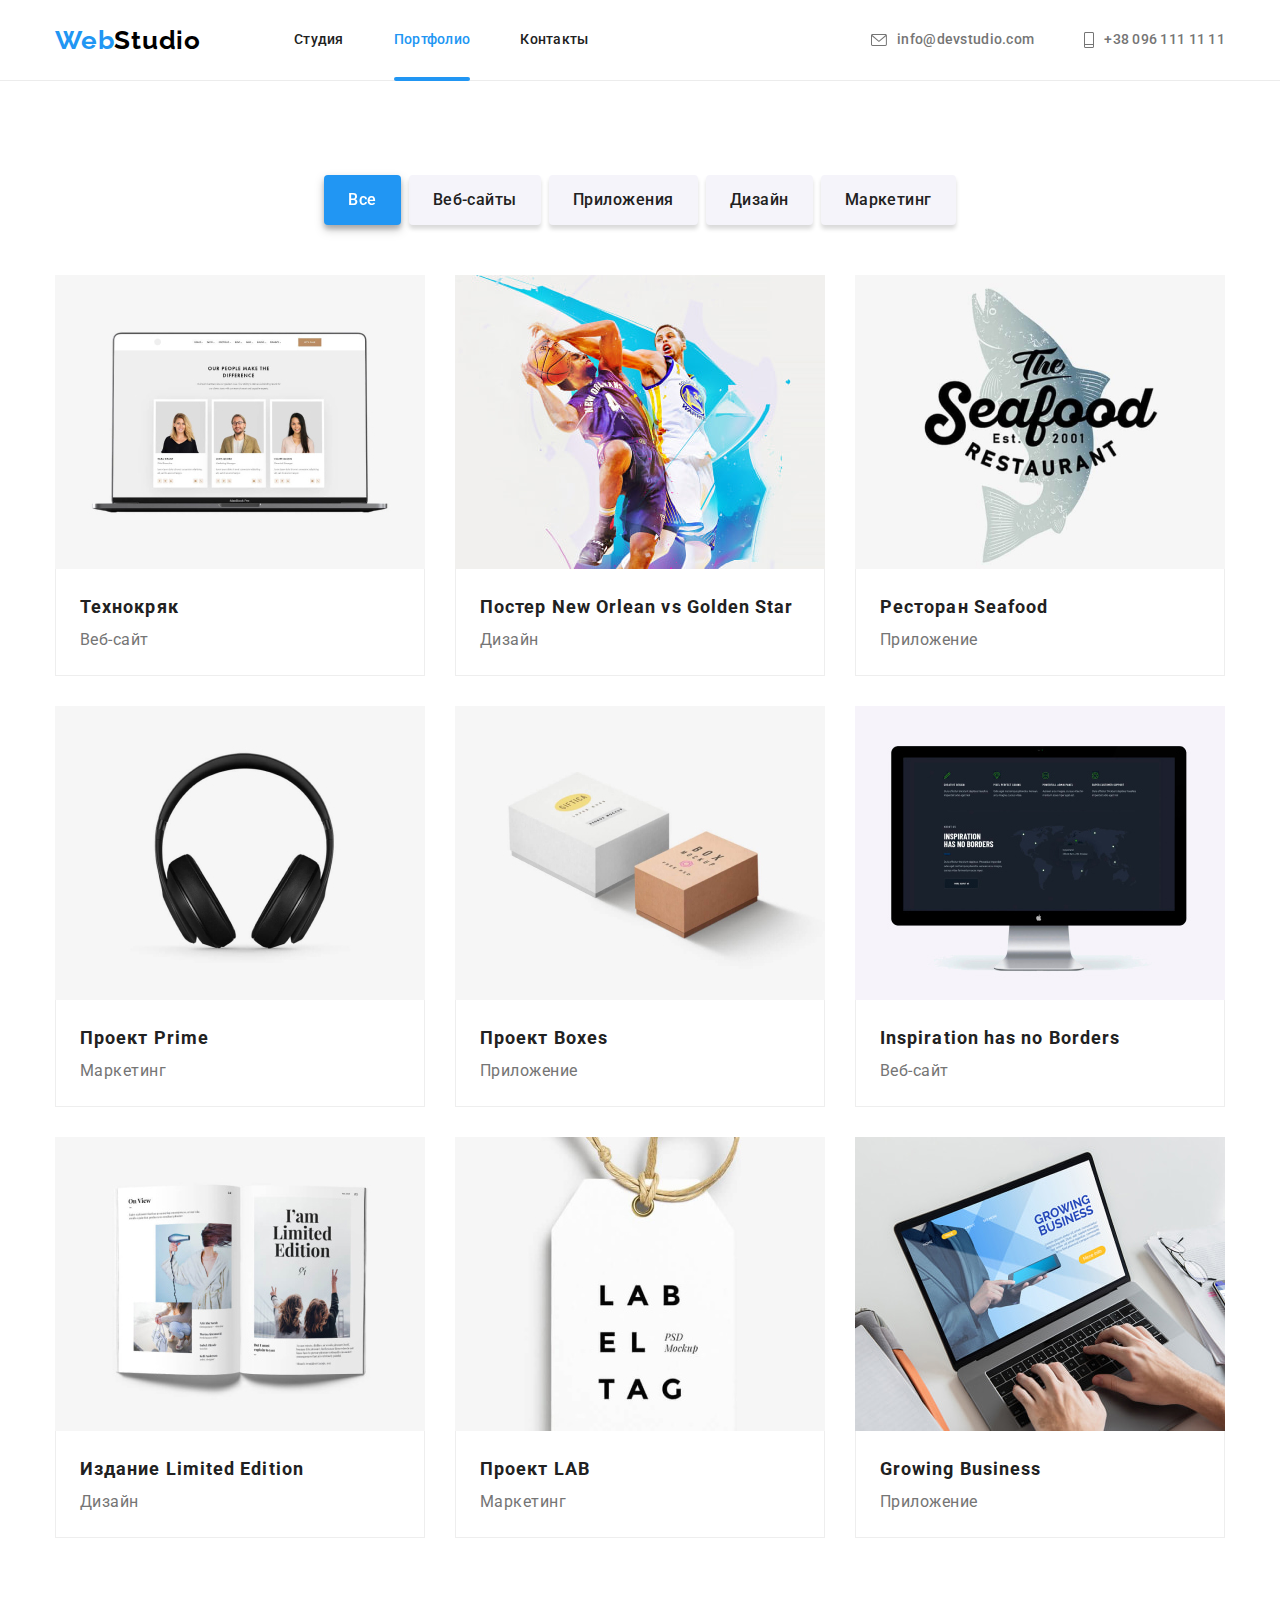
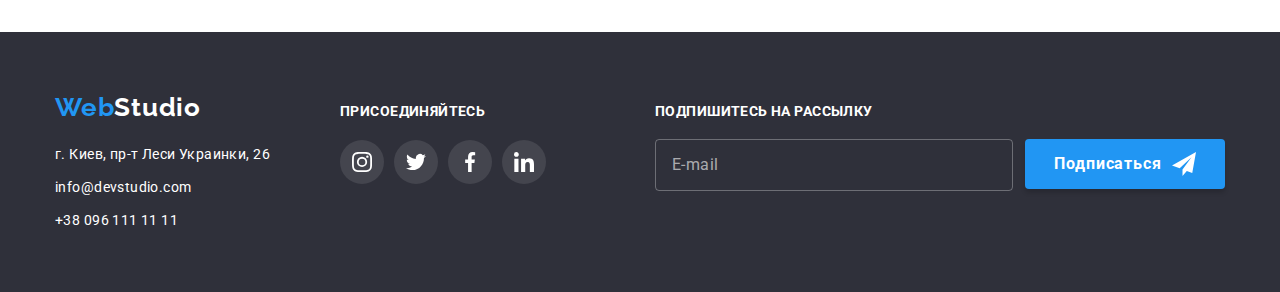
==== commit 6ab48acc: "hw-06 right" ====
--- a/portfolio.html
+++ b/portfolio.html
@@ -46,7 +46,7 @@
         <section class="section portfolio">
             <div class="container">
                 <h1 class="visually-hidden">Портфолио</h1>
-                <ul class="portfolio-portfolio-filter list">
+                <ul class="portfolio-filter list">
                     <li class="portfolio-filter__item"><button class="btn portfolio-filter__btn current" type="button">Все</button></li>
                     <li class="portfolio-filter__item"><button class="btn portfolio-filter__btn" type="button">Веб-сайты</button></li>
                     <li class="portfolio-filter__item"><button class="btn portfolio-filter__btn" type="button">Приложения</button></li>
--- a/css/styles.css
+++ b/css/styles.css
@@ -68,16 +68,16 @@
 }
 
 .visually-hidden {
-  team__position: absolute;
-  white-space: nowrap;
-  width: 1px;
-  height: 1px;
-  overflow: hidden;
-  border: 0;
-  padding: 0;
-  clip: rect(0 0 0 0);
-  clip-path: inset(50%);
-  margin: -1px;
+    position: absolute;
+    white-space: nowrap;
+    width: 1px;
+    height: 1px;
+    overflow: hidden;
+    border: 0;
+    padding: 0;
+    clip: rect(0 0 0 0);
+    clip-path: inset(50%);
+    margin: -1px;
 }
 
 
@@ -158,7 +158,7 @@
     margin-left: 50px;
 }
 .nav__link {
-    team__position: relative;
+    position: relative;
     display: block;
     padding: 32px 0;
 
@@ -179,7 +179,7 @@
     color :var(--accent-color);
 }
 .nav__link.active::after {
-    team__position: absolute;
+    position: absolute;
     bottom: -1px;
     left: 0;
     content: "";
@@ -383,7 +383,7 @@
     background-image: linear-gradient(to right, rgba(47, 48, 58, 0.4), rgba(47, 48, 58, 0.4)), url("../images/hero_bg.jpg");
     background-repeat: no-repeat, no-repeat;
     background-size: cover;
-    background-team__position: center;
+    background-position: center;
 }
 
 .hero__bg {
@@ -395,7 +395,7 @@
     background-image: linear-gradient(to right, rgba(47, 48, 58, 0.4), rgba(47, 48, 58, 0.4)), url("../images/hero_bg.jpg");
     background-repeat: no-repeat, no-repeat;
     background-size: cover;
-    background-team__position: center;
+    background-position: center;
 }
 .hero__title {
     display:block;
@@ -479,12 +479,12 @@
     margin-left: calc(-1 * var(--card-set-gap));
 }
 .about__item {
-    team__position: relative;
+    position: relative;
     flex-basis: calc(100% / 3 - var(--card-set-gap));
     margin-left: var(--card-set-gap);
 }
 .about__text {
-    team__position: absolute;
+    position: absolute;
     left: 0;
     bottom: 0;
 
@@ -551,7 +551,7 @@
     line-height: 1.18;
     letter-spacing: 0.03em;
 }
-.team__position {
+.team__incumbency {
     margin-bottom: 16px;
     font-size: 16px;
     line-height: 1.18;
@@ -560,7 +560,7 @@
     text-align: center;
 }
 .team-networcs__link {
-       color: #afb1b8;
+    color: #afb1b8;
 }
 .team-networcs__icon {
     fill: currentColor;
@@ -620,7 +620,7 @@
     padding-top:94px;
 }
 
-.portfolio-portfolio-filter {
+.portfolio-filter {
     display: flex;
     justify-content: center;
     margin-bottom: 50px;
@@ -641,14 +641,14 @@
     color: var(--title-text-color);
     background-color: var(--secondary-bg-color);
 
-    transition:background-color 250ms cubic-bezier(0.4, 0, 0.2, 1), color 250ms cubic-bezier(0.4, 0, 0.2, 1), drop-shadow 250ms cubic-bezier(0.4, 0, 0.2, 1);
+    transition: background-color 250ms cubic-bezier(0.4, 0, 0.2, 1), color 250ms cubic-bezier(0.4, 0, 0.2, 1), drop-shadow 250ms cubic-bezier(0.4, 0, 0.2, 1);
 }
 .current,
 .portfolio-filter__btn:hover,
 .portfolio-filter__btn:focus {
     color: var(--white-text-color);
     background-color: var(--accent-color);
-    portfolio-filter: drop-shadow(0px 4px 4px rgba(0, 0, 0, 0.25));
+    filter: drop-shadow(0px 4px 4px rgba(0, 0, 0, 0.25));
 
 }
 
@@ -676,14 +676,14 @@
 .portfolio-card__link:focus .portfolio-card__overlay {
 transform: translateY(0);
 }
- .portfolio-card__item {
-    background-color: var(--primery-bg-color);
- }
-
- .portfolio-card__thumb {
-     team__position: relative;
-     overflow: hidden;
- }
+.portfolio-card__item {
+background-color: var(--primery-bg-color);
+}
+
+.portfolio-card__thumb {
+    position: relative;
+    overflow: hidden;
+}
 
 .portfolio-card__img {
     display: block;
@@ -691,7 +691,7 @@
     height: auto;
 }
 .portfolio-card__overlay {
-    team__position: absolute;
+    position: absolute;
     left: 0;
     top: 0;
 
@@ -733,7 +733,7 @@
 
 /* -------------Modal window------------- */
 .backdrop {
-    team__position: fixed;
+    position: fixed;
     top: 0;
     left: 0;
     width: 100%;
@@ -752,7 +752,7 @@
     transform: translate(-50%,-50%) scale(1.1);
 }
 .modal {
-    team__position: absolute;
+    position: absolute;
     top: 50%;
     left: 50%;
     transform: translate(-50%,-50%);
@@ -768,7 +768,7 @@
     transition: transform 250ms cubic-bezier(0.4, 0, 0.2, 1);
 }
 .btn--close {
-    team__position: absolute;
+    position: absolute;
     top: 8px;
     right: 8px;
 
@@ -814,7 +814,7 @@
 }
 
 .form__field {
-    team__position: relative;
+    position: relative;
     display: flex;
     flex-direction: column;
 
@@ -832,7 +832,7 @@
     color: #757575;
 }
 .form__input {
-    team__position: relative;
+    position: relative;
     padding: 11px 12px;
     padding-left: 42px;
 
@@ -842,7 +842,7 @@
     transition: border 250ms cubic-bezier(0.4, 0, 0.2, 1);
 }
 .form__icon {
-    team__position: absolute;
+    position: absolute;
     left: 12px;
     top: 50%;
     transform: translateY(-50%);
@@ -869,7 +869,7 @@
 }
 
 .form__checkbox {
-    team__position: relative;
+    position: relative;
     display: flex;
     align-items: center;
     
@@ -883,7 +883,7 @@
     padding-left: 35px;
 }
 .checkbox__icon {
-    team__position: absolute;
+    position: absolute;
     left: 12px;
 
     border: 2px solid var(--title-text-color);
